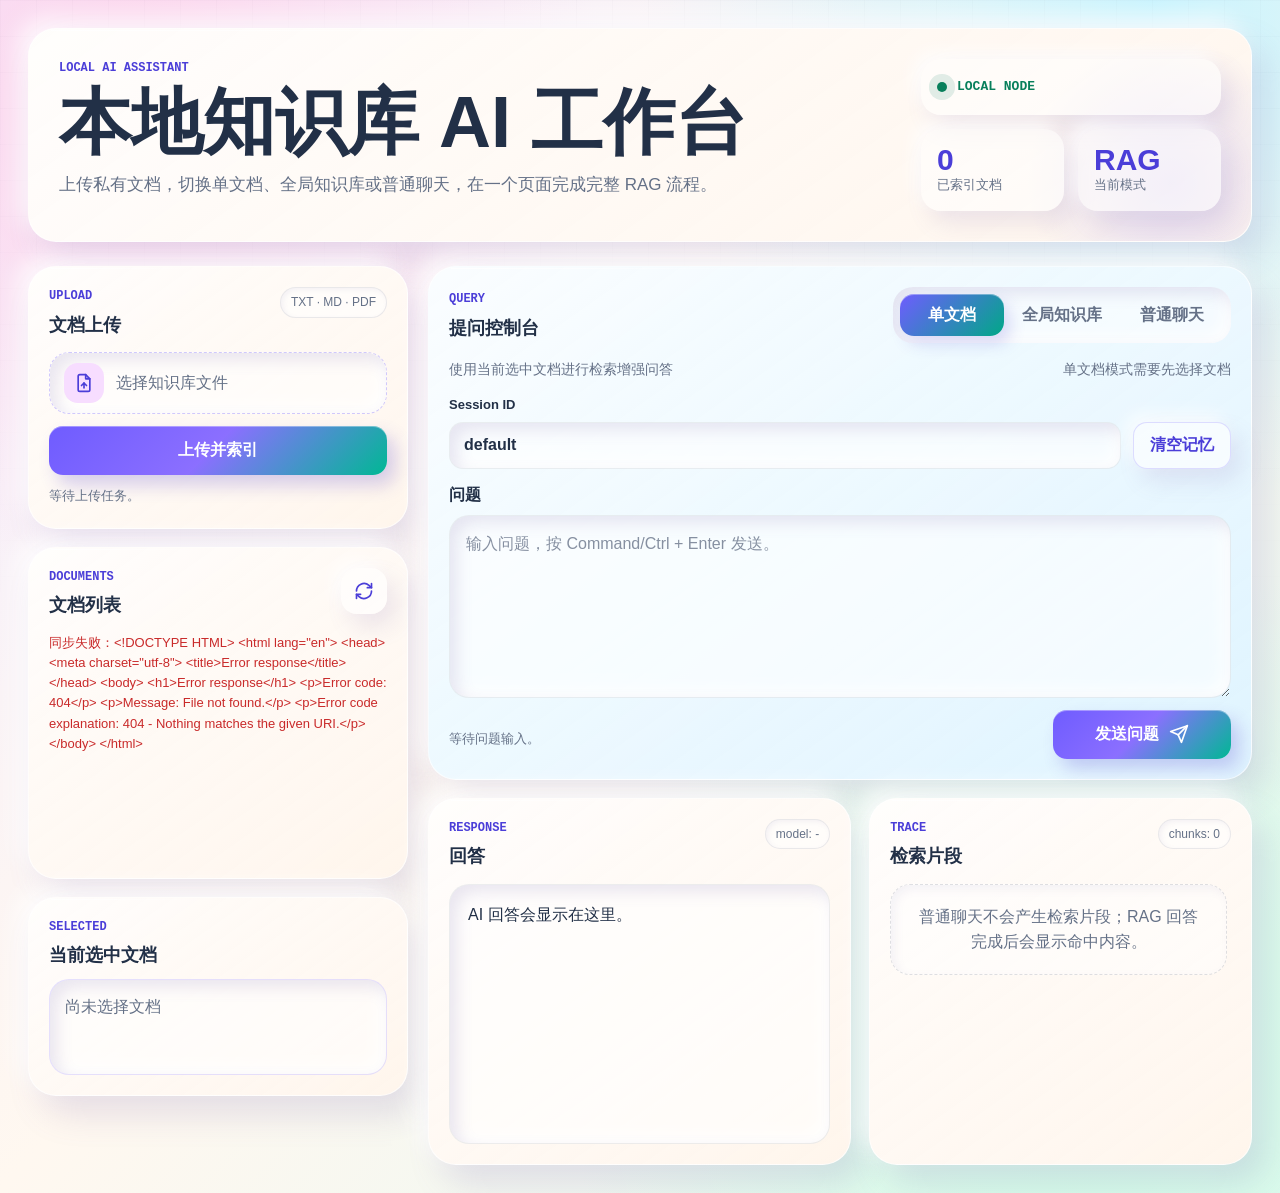
==== src/main/resources/static/index.html @ 58d72cb5 "Add in-memory conversation memory" ====
<!doctype html>
<html lang="zh-CN">
<head>
  <meta charset="UTF-8">
  <meta name="viewport" content="width=device-width, initial-scale=1.0">
  <title>Local AI Assistant</title>
  <link rel="stylesheet" href="./style.css">
</head>
<body>
  <a class="skip-link" href="#mainWorkspace">跳到主要内容</a>
  <div class="shell">
    <header class="hero clay-card">
      <div class="hero-copy">
        <p class="eyebrow">Local AI Assistant</p>
        <h1>本地知识库 AI 工作台</h1>
        <p class="subtitle">上传私有文档，切换单文档、全局知识库或普通聊天，在一个页面完成完整 RAG 流程。</p>
      </div>
      <div class="hero-metrics" aria-label="系统状态">
        <div class="metric-pill">
          <span class="metric-dot"></span>
          <span>LOCAL NODE</span>
        </div>
        <div class="metric">
          <strong id="documentCountText">0</strong>
          <span>已索引文档</span>
        </div>
        <div class="metric">
          <strong id="currentModeText">RAG</strong>
          <span>当前模式</span>
        </div>
      </div>
    </header>

    <main id="mainWorkspace" class="workspace-grid">
      <aside class="side-column" aria-label="知识库管理">
        <section class="clay-card upload-card">
          <div class="section-heading">
            <div>
              <p class="eyebrow">UPLOAD</p>
              <h2>文档上传</h2>
            </div>
            <span class="tag">TXT · MD · PDF</span>
          </div>

          <label class="file-picker">
            <input id="fileInput" type="file" accept=".txt,.md,.pdf,text/plain,text/markdown,application/pdf">
            <span class="file-icon" aria-hidden="true">
              <svg viewBox="0 0 24 24" role="img">
                <path d="M14 2H7a2 2 0 0 0-2 2v16a2 2 0 0 0 2 2h10a2 2 0 0 0 2-2V7Z"></path>
                <path d="M14 2v5h5"></path>
                <path d="M12 18v-6"></path>
                <path d="m9 15 3-3 3 3"></path>
              </svg>
            </span>
            <span id="fileNameText">选择知识库文件</span>
          </label>

          <button id="uploadBtn" class="primary-button" type="button">上传并索引</button>
          <div id="uploadStatus" class="status" aria-live="polite">等待上传任务。</div>
          <div id="uploadResult" class="mini-result hidden"></div>
        </section>

        <section class="clay-card documents-card">
          <div class="section-heading">
            <div>
              <p class="eyebrow">DOCUMENTS</p>
              <h2>文档列表</h2>
            </div>
            <button id="refreshDocumentsBtn" class="icon-button" type="button" aria-label="刷新文档列表" title="刷新文档列表">
              <svg viewBox="0 0 24 24" aria-hidden="true">
                <path d="M21 12a9 9 0 0 1-15 6.7L3 16"></path>
                <path d="M3 21v-5h5"></path>
                <path d="M3 12a9 9 0 0 1 15-6.7L21 8"></path>
                <path d="M21 3v5h-5"></path>
              </svg>
            </button>
          </div>

          <div id="documentStatus" class="status" aria-live="polite">正在同步文档列表...</div>
          <div id="documentList" class="document-list" aria-label="已上传文档"></div>
        </section>

        <section class="clay-card selected-card">
          <div class="section-heading compact">
            <div>
              <p class="eyebrow">SELECTED</p>
              <h2>当前选中文档</h2>
            </div>
          </div>
          <div id="selectedDocumentCard" class="selected-document empty">尚未选择文档</div>
        </section>
      </aside>

      <section class="main-column">
        <section class="clay-card query-card">
          <div class="query-header">
            <div>
              <p class="eyebrow">QUERY</p>
              <h2>提问控制台</h2>
            </div>
            <div class="mode-switch" role="tablist" aria-label="问答模式">
              <button id="singleModeBtn" class="mode-button active" type="button" role="tab" aria-selected="true">单文档</button>
              <button id="globalModeBtn" class="mode-button" type="button" role="tab" aria-selected="false">全局知识库</button>
              <button id="chatModeBtn" class="mode-button" type="button" role="tab" aria-selected="false">普通聊天</button>
            </div>
          </div>

          <div class="query-context">
            <span id="modeDescription">使用当前选中文档进行检索增强问答</span>
            <span id="activeDocumentText">未选择文档</span>
          </div>

          <div class="memory-row">
            <label class="session-field" for="sessionIdInput">
              <span>Session ID</span>
              <input id="sessionIdInput" type="text" value="default" placeholder="default">
            </label>
            <button id="clearMemoryBtn" class="secondary-button" type="button">清空记忆</button>
          </div>

          <label class="field-label" for="questionInput">问题</label>
          <textarea id="questionInput" rows="6" placeholder="输入问题，按 Command/Ctrl + Enter 发送。"></textarea>

          <div class="query-actions">
            <div id="askStatus" class="status" aria-live="polite">等待问题输入。</div>
            <button id="askBtn" class="primary-button send-button" type="button">
              <span>发送问题</span>
              <svg viewBox="0 0 24 24" aria-hidden="true">
                <path d="m22 2-7 20-4-9-9-4Z"></path>
                <path d="M22 2 11 13"></path>
              </svg>
            </button>
          </div>
        </section>

        <section class="response-grid">
          <article class="clay-card answer-card">
            <div class="section-heading">
              <div>
                <p class="eyebrow">RESPONSE</p>
                <h2>回答</h2>
              </div>
              <span id="modelText" class="tag">model: -</span>
            </div>
            <div id="answerBox" class="answer-box empty">AI 回答会显示在这里。</div>
          </article>

          <article class="clay-card trace-card">
            <div class="section-heading">
              <div>
                <p class="eyebrow">TRACE</p>
                <h2>检索片段</h2>
              </div>
              <span id="chunkCountText" class="tag">chunks: 0</span>
            </div>
            <div id="chunksList" class="chunks-list">
              <div class="empty-state">普通聊天不会产生检索片段；RAG 回答完成后会显示命中内容。</div>
            </div>
          </article>
        </section>
      </section>
    </main>
  </div>

  <script src="./app.js"></script>
</body>
</html>
---- src/main/resources/static/style.css ----
:root {
  --bg: #f3ecff;
  --bg-2: #e4f7f1;
  --surface: #fff7ee;
  --surface-strong: #ffffff;
  --surface-tint: #f7ddff;
  --surface-cool: #dff4ff;
  --text: #223047;
  --muted: #657187;
  --line: rgba(72, 87, 112, 0.16);
  --primary: #6f5cff;
  --primary-strong: #4b3ed8;
  --secondary: #00a887;
  --warning: #cc7a00;
  --success: #087f5b;
  --error: #c92a2a;
  --shadow-deep: 14px 18px 34px rgba(119, 98, 171, 0.18), -10px -10px 24px rgba(255, 255, 255, 0.84);
  --shadow-soft: 9px 12px 24px rgba(119, 98, 171, 0.14), -7px -7px 18px rgba(255, 255, 255, 0.78);
  --shadow-pressed: inset 7px 7px 16px rgba(119, 98, 171, 0.16), inset -7px -7px 16px rgba(255, 255, 255, 0.82);
  --radius-lg: 28px;
  --radius-md: 20px;
  --radius-sm: 14px;
}

* {
  box-sizing: border-box;
}

html {
  scroll-behavior: smooth;
}

body {
  min-height: 100vh;
  margin: 0;
  color: var(--text);
  background:
    radial-gradient(circle at 10% 8%, rgba(255, 207, 232, 0.86), transparent 30%),
    radial-gradient(circle at 90% 0%, rgba(196, 243, 255, 0.92), transparent 31%),
    radial-gradient(circle at 84% 88%, rgba(205, 255, 229, 0.88), transparent 34%),
    linear-gradient(135deg, var(--bg) 0%, #fff8f0 48%, var(--bg-2) 100%);
  font-family: ui-sans-serif, -apple-system, BlinkMacSystemFont, "Segoe UI", "PingFang SC", "Microsoft YaHei", sans-serif;
  font-size: 16px;
  line-height: 1.55;
}

body::before {
  position: fixed;
  inset: 0;
  pointer-events: none;
  content: "";
  background-image:
    linear-gradient(rgba(72, 87, 112, 0.045) 1px, transparent 1px),
    linear-gradient(90deg, rgba(72, 87, 112, 0.045) 1px, transparent 1px);
  background-size: 36px 36px;
  mask-image: linear-gradient(to bottom, rgba(0, 0, 0, 0.52), transparent 72%);
}

button,
input,
textarea {
  font: inherit;
}

button {
  border: 0;
}

button:disabled {
  cursor: not-allowed;
  opacity: 0.55;
}

button,
.file-picker {
  touch-action: manipulation;
}

h1,
h2,
p {
  margin-top: 0;
}

h1 {
  max-width: 760px;
  margin-bottom: 14px;
  font-size: clamp(36px, 6vw, 72px);
  line-height: 1;
  letter-spacing: 0;
}

h2 {
  margin-bottom: 0;
  font-size: 18px;
  line-height: 1.25;
  letter-spacing: 0;
}

code {
  display: inline-block;
  max-width: 100%;
  overflow-wrap: anywhere;
  color: #4737c8;
  font-family: ui-monospace, SFMono-Regular, Menlo, Consolas, monospace;
  font-size: 12px;
}

svg {
  width: 20px;
  height: 20px;
  fill: none;
  stroke: currentColor;
  stroke-linecap: round;
  stroke-linejoin: round;
  stroke-width: 2;
}

.skip-link {
  position: fixed;
  top: 12px;
  left: 12px;
  z-index: 20;
  transform: translateY(-140%);
  padding: 10px 14px;
  color: #ffffff;
  border-radius: 12px;
  background: var(--primary-strong);
  transition: transform 180ms ease;
}

.skip-link:focus {
  transform: translateY(0);
}

.shell {
  position: relative;
  z-index: 1;
  width: min(1480px, 100%);
  min-height: 100vh;
  margin: 0 auto;
  padding: 28px;
}

.clay-card {
  position: relative;
  border: 1px solid rgba(255, 255, 255, 0.72);
  border-radius: var(--radius-lg);
  background:
    linear-gradient(145deg, rgba(255, 255, 255, 0.82), rgba(255, 245, 236, 0.72)),
    var(--surface);
  box-shadow: var(--shadow-deep);
}

.clay-card::after {
  position: absolute;
  inset: 1px auto auto 22px;
  width: 42%;
  height: 1px;
  content: "";
  background: linear-gradient(90deg, rgba(255, 255, 255, 0.9), transparent);
}

.hero {
  display: flex;
  align-items: stretch;
  justify-content: space-between;
  gap: 24px;
  margin-bottom: 24px;
  padding: 30px;
  overflow: hidden;
}

.hero::before {
  position: absolute;
  right: -70px;
  bottom: -92px;
  width: 300px;
  height: 300px;
  content: "";
  border-radius: 999px;
  background: radial-gradient(circle, rgba(111, 92, 255, 0.18), transparent 68%);
}

.hero-copy,
.hero-metrics {
  position: relative;
  z-index: 1;
}

.eyebrow {
  margin-bottom: 8px;
  color: var(--primary-strong);
  font-family: ui-monospace, SFMono-Regular, Menlo, Consolas, monospace;
  font-size: 12px;
  font-weight: 700;
  letter-spacing: 0;
  text-transform: uppercase;
}

.subtitle {
  max-width: 720px;
  margin-bottom: 0;
  color: var(--muted);
  font-size: 17px;
}

.hero-metrics {
  display: grid;
  grid-template-columns: repeat(2, minmax(120px, 1fr));
  gap: 14px;
  min-width: 300px;
}

.metric-pill,
.metric {
  display: grid;
  align-content: center;
  min-height: 82px;
  padding: 14px 16px;
  border-radius: var(--radius-md);
  background: rgba(255, 255, 255, 0.58);
  box-shadow: var(--shadow-soft);
}

.metric-pill {
  grid-column: 1 / -1;
  display: flex;
  align-items: center;
  gap: 10px;
  min-height: 56px;
  color: var(--success);
  font-family: ui-monospace, SFMono-Regular, Menlo, Consolas, monospace;
  font-size: 13px;
  font-weight: 700;
}

.metric-dot {
  width: 10px;
  height: 10px;
  border-radius: 999px;
  background: var(--success);
  box-shadow: 0 0 0 8px rgba(8, 127, 91, 0.12);
}

.metric strong {
  color: var(--primary-strong);
  font-size: 30px;
  line-height: 1;
}

.metric span {
  color: var(--muted);
  font-size: 13px;
}

.workspace-grid {
  display: grid;
  grid-template-columns: 380px minmax(0, 1fr);
  gap: 20px;
  align-items: start;
}

.side-column,
.main-column,
.response-grid {
  display: grid;
  gap: 18px;
  min-width: 0;
}

.upload-card,
.documents-card,
.selected-card,
.query-card,
.answer-card,
.trace-card {
  padding: 20px;
}

.section-heading,
.query-header {
  display: flex;
  align-items: flex-start;
  justify-content: space-between;
  gap: 14px;
  margin-bottom: 16px;
}

.section-heading.compact {
  margin-bottom: 12px;
}

.tag {
  display: inline-flex;
  align-items: center;
  min-height: 30px;
  padding: 5px 10px;
  color: var(--muted);
  border: 1px solid rgba(72, 87, 112, 0.12);
  border-radius: 999px;
  background: rgba(255, 255, 255, 0.52);
  box-shadow: inset 2px 2px 5px rgba(119, 98, 171, 0.08);
  font-size: 12px;
  white-space: nowrap;
}

.file-picker {
  display: flex;
  align-items: center;
  gap: 12px;
  min-height: 58px;
  margin-bottom: 12px;
  padding: 10px 14px;
  color: var(--muted);
  border: 1px dashed rgba(111, 92, 255, 0.32);
  border-radius: var(--radius-md);
  background: rgba(255, 255, 255, 0.52);
  box-shadow: var(--shadow-pressed);
  cursor: pointer;
  transition: color 180ms ease, border-color 180ms ease, transform 180ms ease;
}

.file-picker:hover {
  color: var(--text);
  border-color: var(--primary);
  transform: translateY(-1px);
}

.file-picker input {
  position: absolute;
  width: 1px;
  height: 1px;
  opacity: 0;
}

.file-icon {
  display: inline-grid;
  place-items: center;
  flex: 0 0 auto;
  width: 40px;
  height: 40px;
  color: var(--primary-strong);
  border-radius: 14px;
  background: var(--surface-tint);
}

.primary-button,
.secondary-button,
.icon-button,
.mode-button,
.document-item {
  cursor: pointer;
  transition: transform 180ms ease, box-shadow 180ms ease, background 180ms ease, color 180ms ease, border-color 180ms ease;
}

.primary-button {
  display: inline-flex;
  align-items: center;
  justify-content: center;
  gap: 10px;
  min-height: 48px;
  width: 100%;
  padding: 12px 18px;
  color: #ffffff;
  border-radius: var(--radius-sm);
  background: linear-gradient(135deg, var(--primary), #8b6fff 48%, #00b894);
  box-shadow: 8px 10px 18px rgba(79, 63, 204, 0.24), inset 0 1px 0 rgba(255, 255, 255, 0.35);
  font-weight: 800;
}

.primary-button:hover:not(:disabled),
.secondary-button:hover:not(:disabled),
.icon-button:hover:not(:disabled),
.mode-button:hover:not(:disabled),
.document-item:hover {
  transform: translateY(-2px);
}

.primary-button:active:not(:disabled),
.secondary-button:active:not(:disabled),
.icon-button:active:not(:disabled),
.mode-button:active:not(:disabled),
.document-item:active {
  transform: translateY(0) scale(0.99);
}

.secondary-button {
  display: inline-flex;
  align-items: center;
  justify-content: center;
  min-height: 44px;
  padding: 10px 16px;
  color: var(--primary-strong);
  border: 1px solid rgba(111, 92, 255, 0.2);
  border-radius: var(--radius-sm);
  background: rgba(255, 255, 255, 0.64);
  box-shadow: var(--shadow-soft);
  font-weight: 800;
  white-space: nowrap;
}

.icon-button {
  display: inline-grid;
  place-items: center;
  flex: 0 0 auto;
  width: 46px;
  height: 46px;
  color: var(--primary-strong);
  border-radius: 16px;
  background: rgba(255, 255, 255, 0.64);
  box-shadow: var(--shadow-soft);
}

.mode-switch {
  display: inline-grid;
  grid-template-columns: repeat(3, minmax(92px, 1fr));
  gap: 6px;
  padding: 7px;
  border-radius: var(--radius-md);
  background: rgba(255, 255, 255, 0.5);
  box-shadow: var(--shadow-pressed);
}

.mode-button {
  min-height: 42px;
  padding: 8px 12px;
  color: var(--muted);
  border-radius: 14px;
  background: transparent;
  font-weight: 700;
}

.mode-button.active {
  color: #ffffff;
  background: linear-gradient(135deg, var(--primary), #00a887);
  box-shadow: 6px 8px 16px rgba(79, 63, 204, 0.18), inset 0 1px 0 rgba(255, 255, 255, 0.35);
}

.status {
  min-height: 22px;
  margin-top: 11px;
  color: var(--muted);
  font-size: 13px;
}

.status.loading {
  color: var(--primary-strong);
}

.status.success {
  color: var(--success);
}

.status.error {
  color: var(--error);
}

.mini-result {
  display: grid;
  gap: 5px;
  margin-top: 12px;
  padding: 12px;
  color: var(--muted);
  border: 1px solid rgba(8, 127, 91, 0.16);
  border-radius: var(--radius-sm);
  background: rgba(220, 255, 238, 0.64);
  box-shadow: inset 3px 3px 8px rgba(8, 127, 91, 0.08);
  font-size: 13px;
}

.mini-result strong {
  color: var(--success);
}

.hidden {
  display: none;
}

.documents-card {
  min-height: 332px;
}

.document-list {
  display: grid;
  gap: 11px;
  max-height: 454px;
  overflow: auto;
  padding: 4px 4px 4px 0;
}

.document-item {
  display: grid;
  gap: 6px;
  width: 100%;
  min-height: 112px;
  padding: 14px;
  color: var(--text);
  text-align: left;
  border: 1px solid rgba(72, 87, 112, 0.1);
  border-radius: var(--radius-md);
  background: rgba(255, 255, 255, 0.56);
  box-shadow: var(--shadow-soft);
}

.document-item.selected {
  border-color: rgba(111, 92, 255, 0.28);
  background: linear-gradient(145deg, rgba(245, 226, 255, 0.86), rgba(224, 249, 255, 0.76));
}

.doc-name {
  overflow: hidden;
  font-weight: 800;
  text-overflow: ellipsis;
  white-space: nowrap;
}

.doc-meta,
.doc-time {
  display: flex;
  gap: 10px;
  color: var(--muted);
  font-size: 12px;
}

.doc-id {
  overflow: hidden;
  text-overflow: ellipsis;
  white-space: nowrap;
}

.selected-document {
  display: grid;
  gap: 7px;
  min-height: 96px;
  padding: 15px;
  border: 1px solid rgba(111, 92, 255, 0.18);
  border-radius: var(--radius-md);
  background: rgba(255, 255, 255, 0.54);
  box-shadow: var(--shadow-pressed);
}

.selected-document strong {
  overflow-wrap: anywhere;
}

.selected-document span {
  color: var(--muted);
  font-size: 13px;
}

.empty,
.empty-state {
  color: var(--muted);
}

.empty-state {
  padding: 20px;
  text-align: center;
  border: 1px dashed rgba(72, 87, 112, 0.18);
  border-radius: var(--radius-md);
  background: rgba(255, 255, 255, 0.48);
  box-shadow: inset 4px 4px 10px rgba(119, 98, 171, 0.08);
}

.query-card {
  background:
    linear-gradient(145deg, rgba(255, 255, 255, 0.86), rgba(223, 244, 255, 0.7)),
    var(--surface-cool);
}

.query-header {
  align-items: center;
}

.query-context {
  display: flex;
  justify-content: space-between;
  gap: 12px;
  margin-bottom: 14px;
  color: var(--muted);
  font-size: 14px;
}

.field-label {
  display: inline-block;
  margin-bottom: 8px;
  color: var(--text);
  font-weight: 800;
}

.memory-row {
  display: grid;
  grid-template-columns: minmax(0, 1fr) auto;
  gap: 12px;
  align-items: end;
  margin-bottom: 14px;
}

.session-field {
  display: grid;
  gap: 7px;
  color: var(--text);
  font-weight: 800;
}

.session-field span {
  font-size: 13px;
}

.session-field input {
  width: 100%;
  min-height: 44px;
  padding: 10px 14px;
  color: var(--text);
  border: 1px solid rgba(72, 87, 112, 0.1);
  border-radius: var(--radius-sm);
  outline: none;
  background: rgba(255, 255, 255, 0.58);
  box-shadow: var(--shadow-pressed);
}

.session-field input:focus {
  border-color: rgba(111, 92, 255, 0.45);
  box-shadow: 0 0 0 4px rgba(111, 92, 255, 0.12), var(--shadow-pressed);
}

textarea {
  width: 100%;
  min-height: 168px;
  resize: vertical;
  padding: 16px;
  color: var(--text);
  border: 1px solid rgba(72, 87, 112, 0.1);
  border-radius: var(--radius-md);
  outline: none;
  background: rgba(255, 255, 255, 0.58);
  box-shadow: var(--shadow-pressed);
}

textarea::placeholder {
  color: rgba(101, 113, 135, 0.78);
}

textarea:focus {
  border-color: rgba(111, 92, 255, 0.45);
  box-shadow: 0 0 0 4px rgba(111, 92, 255, 0.12), var(--shadow-pressed);
}

.query-actions {
  display: grid;
  grid-template-columns: minmax(0, 1fr) 178px;
  gap: 14px;
  align-items: center;
  margin-top: 4px;
}

.send-button {
  width: auto;
}

.response-grid {
  grid-template-columns: minmax(0, 1.05fr) minmax(320px, 0.95fr);
}

.answer-box {
  min-height: 260px;
  max-height: 480px;
  overflow: auto;
  padding: 18px;
  color: var(--text);
  border: 1px solid rgba(72, 87, 112, 0.1);
  border-radius: var(--radius-md);
  background: rgba(255, 255, 255, 0.58);
  box-shadow: var(--shadow-pressed);
  white-space: pre-wrap;
}

.chunks-list {
  display: grid;
  gap: 12px;
  max-height: 480px;
  overflow: auto;
  padding-right: 4px;
}

.chunk-card {
  display: grid;
  gap: 9px;
  min-height: 148px;
  padding: 14px;
  border: 1px solid rgba(72, 87, 112, 0.1);
  border-radius: var(--radius-md);
  background: rgba(255, 255, 255, 0.58);
  box-shadow: var(--shadow-soft);
  transition: transform 180ms ease, box-shadow 180ms ease, border-color 180ms ease;
}

.chunk-card:hover {
  transform: translateY(-2px);
  border-color: rgba(0, 168, 135, 0.25);
}

.chunk-topline,
.chunk-meta {
  display: flex;
  justify-content: space-between;
  gap: 10px;
}

.chunk-topline strong {
  overflow: hidden;
  font-size: 14px;
  text-overflow: ellipsis;
  white-space: nowrap;
}

.chunk-topline span {
  color: var(--secondary);
  font-family: ui-monospace, SFMono-Regular, Menlo, Consolas, monospace;
  font-weight: 800;
}

.chunk-card p {
  display: -webkit-box;
  overflow: hidden;
  margin-bottom: 0;
  color: var(--muted);
  font-size: 13px;
  -webkit-box-orient: vertical;
  -webkit-line-clamp: 5;
}

.chunk-meta {
  align-items: center;
  color: var(--muted);
  font-size: 12px;
}

button:focus-visible,
input:focus-visible,
textarea:focus-visible,
.file-picker:focus-within {
  outline: 3px solid rgba(75, 62, 216, 0.34);
  outline-offset: 3px;
}

@media (prefers-reduced-motion: reduce) {
  *,
  *::before,
  *::after {
    scroll-behavior: auto !important;
    transition-duration: 0.01ms !important;
    animation-duration: 0.01ms !important;
    animation-iteration-count: 1 !important;
  }
}

@media (max-width: 1120px) {
  .workspace-grid,
  .response-grid {
    grid-template-columns: 1fr;
  }

  .side-column {
    grid-template-columns: repeat(2, minmax(0, 1fr));
  }

  .selected-card {
    grid-column: 1 / -1;
  }
}

@media (max-width: 820px) {
  .shell {
    padding: 18px;
  }

  .hero,
  .section-heading,
  .query-header,
  .query-context {
    flex-direction: column;
    align-items: stretch;
  }

  .hero-metrics,
  .side-column,
  .memory-row,
  .query-actions {
    grid-template-columns: 1fr;
  }

  .hero-metrics {
    min-width: 0;
  }

  .mode-switch {
    grid-template-columns: 1fr;
  }

  .send-button {
    width: 100%;
  }
}

@media (max-width: 520px) {
  .shell {
    padding: 12px;
  }

  .hero,
  .upload-card,
  .documents-card,
  .selected-card,
  .query-card,
  .answer-card,
  .trace-card {
    padding: 16px;
    border-radius: 22px;
  }

  h1 {
    font-size: 36px;
  }

  .document-list {
    max-height: 360px;
  }
}
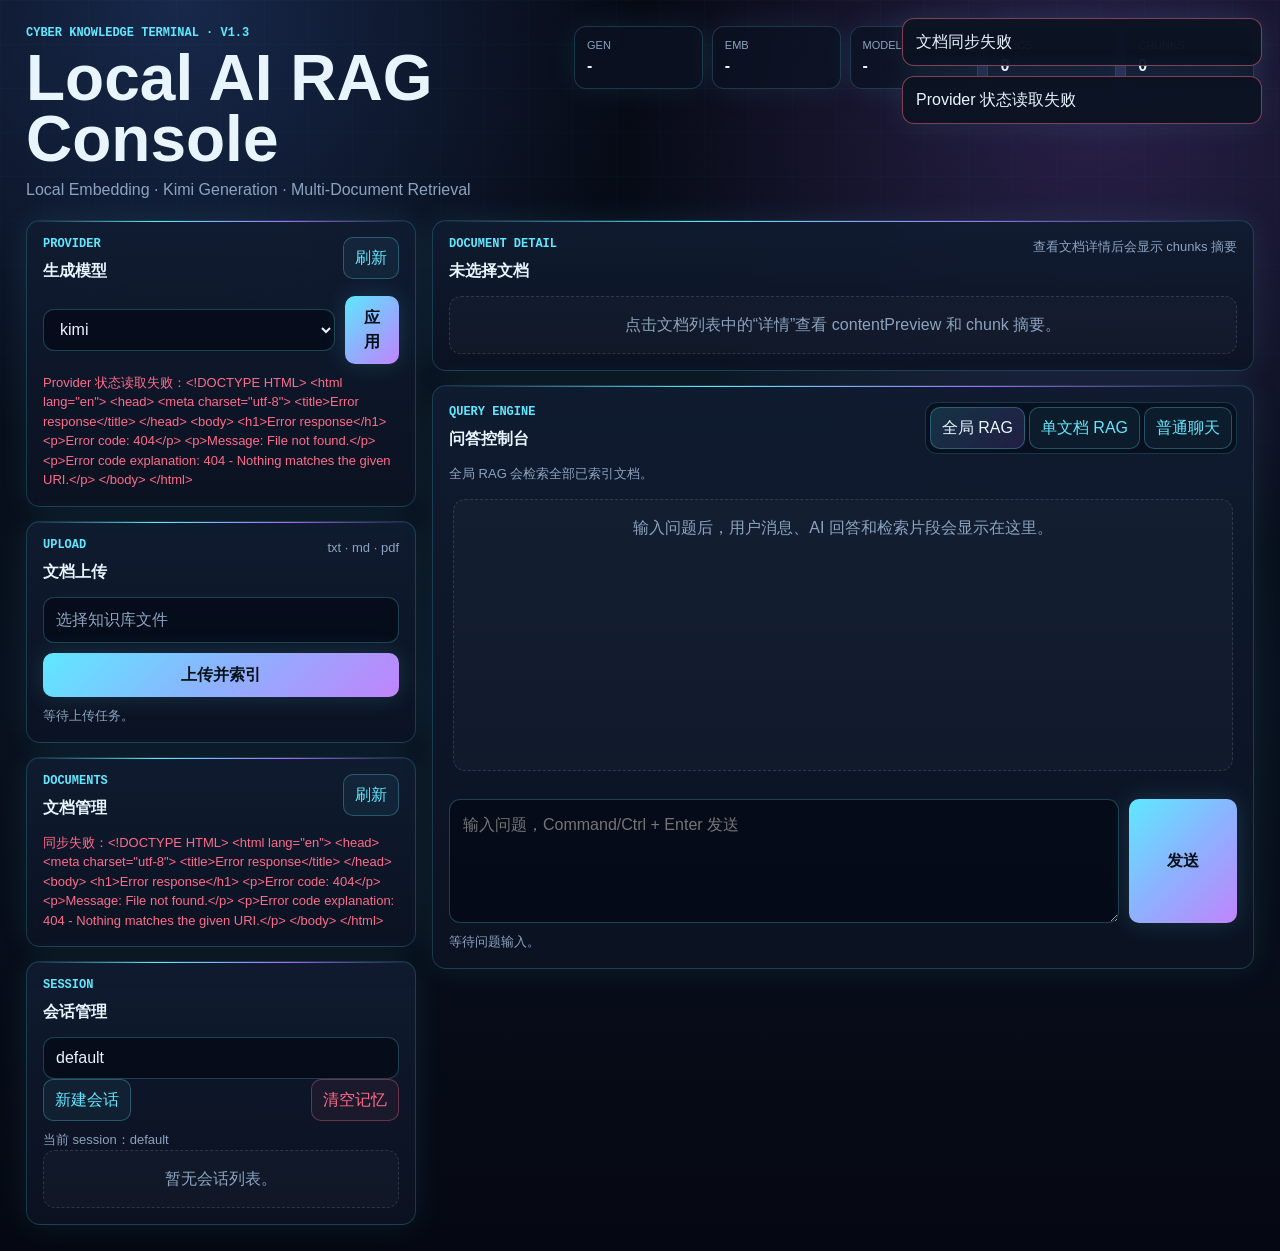
==== commit 40c67e0e: "feat: add v1.3 productized RAG console" ====
--- a/src/main/resources/static/index.html
+++ b/src/main/resources/static/index.html
@@ -3,160 +3,126 @@
 <head>
   <meta charset="UTF-8">
   <meta name="viewport" content="width=device-width, initial-scale=1.0">
-  <title>Local AI Assistant</title>
+  <title>Local AI RAG Console</title>
   <link rel="stylesheet" href="./style.css">
 </head>
 <body>
-  <a class="skip-link" href="#mainWorkspace">跳到主要内容</a>
+  <div id="toastHost" class="toast-host" aria-live="polite"></div>
   <div class="shell">
-    <header class="hero clay-card">
-      <div class="hero-copy">
-        <p class="eyebrow">Local AI Assistant</p>
-        <h1>本地知识库 AI 工作台</h1>
-        <p class="subtitle">上传私有文档，切换单文档、全局知识库或普通聊天，在一个页面完成完整 RAG 流程。</p>
+    <header class="topbar">
+      <div>
+        <p class="eyebrow">Cyber Knowledge Terminal · v1.3</p>
+        <h1>Local AI RAG Console</h1>
+        <p class="subtitle">Local Embedding · Kimi Generation · Multi-Document Retrieval</p>
       </div>
-      <div class="hero-metrics" aria-label="系统状态">
-        <div class="metric-pill">
-          <span class="metric-dot"></span>
-          <span>LOCAL NODE</span>
-        </div>
-        <div class="metric">
-          <strong id="documentCountText">0</strong>
-          <span>已索引文档</span>
-        </div>
-        <div class="metric">
-          <strong id="currentModeText">RAG</strong>
-          <span>当前模式</span>
-        </div>
+      <div class="status-strip">
+        <div class="status-chip"><span>GEN</span><strong id="generationProviderText">-</strong></div>
+        <div class="status-chip"><span>EMB</span><strong id="embeddingProviderText">-</strong></div>
+        <div class="status-chip"><span>MODEL</span><strong id="embeddingModelText">-</strong></div>
+        <div class="status-chip"><span>DOCS</span><strong id="documentCountText">0</strong></div>
+        <div class="status-chip"><span>CHUNKS</span><strong id="chunkTotalText">0</strong></div>
       </div>
     </header>
 
-    <main id="mainWorkspace" class="workspace-grid">
-      <aside class="side-column" aria-label="知识库管理">
-        <section class="clay-card upload-card">
-          <div class="section-heading">
+    <main class="console-grid">
+      <aside class="side-stack">
+        <section class="panel">
+          <div class="panel-heading">
             <div>
-              <p class="eyebrow">UPLOAD</p>
+              <p class="section-code">PROVIDER</p>
+              <h2>生成模型</h2>
+            </div>
+            <button id="refreshAllBtn" class="ghost-button" type="button">刷新</button>
+          </div>
+          <div class="provider-row">
+            <select id="providerSelect">
+              <option value="kimi">kimi</option>
+              <option value="ollama">ollama</option>
+            </select>
+            <button id="applyProviderBtn" class="primary-button" type="button">应用</button>
+          </div>
+          <div id="providerStatus" class="status">正在读取 provider 状态...</div>
+        </section>
+
+        <section class="panel">
+          <div class="panel-heading">
+            <div>
+              <p class="section-code">UPLOAD</p>
               <h2>文档上传</h2>
             </div>
-            <span class="tag">TXT · MD · PDF</span>
+            <span class="hint">txt · md · pdf</span>
           </div>
-
           <label class="file-picker">
             <input id="fileInput" type="file" accept=".txt,.md,.pdf,text/plain,text/markdown,application/pdf">
-            <span class="file-icon" aria-hidden="true">
-              <svg viewBox="0 0 24 24" role="img">
-                <path d="M14 2H7a2 2 0 0 0-2 2v16a2 2 0 0 0 2 2h10a2 2 0 0 0 2-2V7Z"></path>
-                <path d="M14 2v5h5"></path>
-                <path d="M12 18v-6"></path>
-                <path d="m9 15 3-3 3 3"></path>
-              </svg>
-            </span>
             <span id="fileNameText">选择知识库文件</span>
           </label>
-
-          <button id="uploadBtn" class="primary-button" type="button">上传并索引</button>
-          <div id="uploadStatus" class="status" aria-live="polite">等待上传任务。</div>
-          <div id="uploadResult" class="mini-result hidden"></div>
+          <button id="uploadBtn" class="primary-button wide" type="button">上传并索引</button>
+          <div id="uploadStatus" class="status">等待上传任务。</div>
         </section>
 
-        <section class="clay-card documents-card">
-          <div class="section-heading">
+        <section class="panel documents-panel">
+          <div class="panel-heading">
             <div>
-              <p class="eyebrow">DOCUMENTS</p>
-              <h2>文档列表</h2>
+              <p class="section-code">DOCUMENTS</p>
+              <h2>文档管理</h2>
             </div>
-            <button id="refreshDocumentsBtn" class="icon-button" type="button" aria-label="刷新文档列表" title="刷新文档列表">
-              <svg viewBox="0 0 24 24" aria-hidden="true">
-                <path d="M21 12a9 9 0 0 1-15 6.7L3 16"></path>
-                <path d="M3 21v-5h5"></path>
-                <path d="M3 12a9 9 0 0 1 15-6.7L21 8"></path>
-                <path d="M21 3v5h-5"></path>
-              </svg>
-            </button>
+            <button id="refreshDocumentsBtn" class="ghost-button" type="button">刷新</button>
           </div>
-
-          <div id="documentStatus" class="status" aria-live="polite">正在同步文档列表...</div>
-          <div id="documentList" class="document-list" aria-label="已上传文档"></div>
+          <div id="documentStatus" class="status">正在同步文档...</div>
+          <div id="documentList" class="document-list"></div>
         </section>
 
-        <section class="clay-card selected-card">
-          <div class="section-heading compact">
+        <section class="panel">
+          <div class="panel-heading">
             <div>
-              <p class="eyebrow">SELECTED</p>
-              <h2>当前选中文档</h2>
+              <p class="section-code">SESSION</p>
+              <h2>会话管理</h2>
             </div>
           </div>
-          <div id="selectedDocumentCard" class="selected-document empty">尚未选择文档</div>
+          <input id="sessionIdInput" class="text-input" type="text" value="default" placeholder="sessionId">
+          <div class="button-row">
+            <button id="newSessionBtn" class="ghost-button" type="button">新建会话</button>
+            <button id="clearMemoryBtn" class="ghost-button danger" type="button">清空记忆</button>
+          </div>
+          <div id="sessionStatus" class="status">当前 session：default</div>
+          <div id="sessionList" class="session-list"></div>
         </section>
       </aside>
 
-      <section class="main-column">
-        <section class="clay-card query-card">
-          <div class="query-header">
+      <section class="workspace">
+        <section class="panel detail-panel">
+          <div class="panel-heading">
             <div>
-              <p class="eyebrow">QUERY</p>
-              <h2>提问控制台</h2>
+              <p class="section-code">DOCUMENT DETAIL</p>
+              <h2 id="detailTitle">未选择文档</h2>
+            </div>
+            <span id="detailMeta" class="hint">查看文档详情后会显示 chunks 摘要</span>
+          </div>
+          <div id="documentDetail" class="detail-box empty-state">点击文档列表中的“详情”查看 contentPreview 和 chunk 摘要。</div>
+        </section>
+
+        <section class="panel chat-panel">
+          <div class="chat-header">
+            <div>
+              <p class="section-code">QUERY ENGINE</p>
+              <h2>问答控制台</h2>
             </div>
             <div class="mode-switch" role="tablist" aria-label="问答模式">
-              <button id="singleModeBtn" class="mode-button active" type="button" role="tab" aria-selected="true">单文档</button>
-              <button id="globalModeBtn" class="mode-button" type="button" role="tab" aria-selected="false">全局知识库</button>
-              <button id="chatModeBtn" class="mode-button" type="button" role="tab" aria-selected="false">普通聊天</button>
+              <button id="globalModeBtn" class="mode-button active" type="button">全局 RAG</button>
+              <button id="singleModeBtn" class="mode-button" type="button">单文档 RAG</button>
+              <button id="chatModeBtn" class="mode-button" type="button">普通聊天</button>
             </div>
           </div>
-
-          <div class="query-context">
-            <span id="modeDescription">使用当前选中文档进行检索增强问答</span>
-            <span id="activeDocumentText">未选择文档</span>
+          <div id="activeContextText" class="context-line">全局 RAG 会检索全部已索引文档。</div>
+          <div id="messageList" class="message-list">
+            <div class="empty-state">输入问题后，用户消息、AI 回答和检索片段会显示在这里。</div>
           </div>
-
-          <div class="memory-row">
-            <label class="session-field" for="sessionIdInput">
-              <span>Session ID</span>
-              <input id="sessionIdInput" type="text" value="default" placeholder="default">
-            </label>
-            <button id="clearMemoryBtn" class="secondary-button" type="button">清空记忆</button>
+          <div id="chunksList" class="chunks-list"></div>
+          <div class="composer">
+            <textarea id="questionInput" rows="4" placeholder="输入问题，Command/Ctrl + Enter 发送"></textarea>
+            <button id="askBtn" class="primary-button send-button" type="button">发送</button>
           </div>
-
-          <label class="field-label" for="questionInput">问题</label>
-          <textarea id="questionInput" rows="6" placeholder="输入问题，按 Command/Ctrl + Enter 发送。"></textarea>
-
-          <div class="query-actions">
-            <div id="askStatus" class="status" aria-live="polite">等待问题输入。</div>
-            <button id="askBtn" class="primary-button send-button" type="button">
-              <span>发送问题</span>
-              <svg viewBox="0 0 24 24" aria-hidden="true">
-                <path d="m22 2-7 20-4-9-9-4Z"></path>
-                <path d="M22 2 11 13"></path>
-              </svg>
-            </button>
-          </div>
-        </section>
-
-        <section class="response-grid">
-          <article class="clay-card answer-card">
-            <div class="section-heading">
-              <div>
-                <p class="eyebrow">RESPONSE</p>
-                <h2>回答</h2>
-              </div>
-              <span id="modelText" class="tag">model: -</span>
-            </div>
-            <div id="answerBox" class="answer-box empty">AI 回答会显示在这里。</div>
-          </article>
-
-          <article class="clay-card trace-card">
-            <div class="section-heading">
-              <div>
-                <p class="eyebrow">TRACE</p>
-                <h2>检索片段</h2>
-              </div>
-              <span id="chunkCountText" class="tag">chunks: 0</span>
-            </div>
-            <div id="chunksList" class="chunks-list">
-              <div class="empty-state">普通聊天不会产生检索片段；RAG 回答完成后会显示命中内容。</div>
-            </div>
-          </article>
+          <div id="askStatus" class="status">等待问题输入。</div>
         </section>
       </section>
     </main>
--- a/src/main/resources/static/style.css
+++ b/src/main/resources/static/style.css
@@ -1,47 +1,31 @@
 :root {
-  --bg: #f3ecff;
-  --bg-2: #e4f7f1;
-  --surface: #fff7ee;
-  --surface-strong: #ffffff;
-  --surface-tint: #f7ddff;
-  --surface-cool: #dff4ff;
-  --text: #223047;
-  --muted: #657187;
-  --line: rgba(72, 87, 112, 0.16);
-  --primary: #6f5cff;
-  --primary-strong: #4b3ed8;
-  --secondary: #00a887;
-  --warning: #cc7a00;
-  --success: #087f5b;
-  --error: #c92a2a;
-  --shadow-deep: 14px 18px 34px rgba(119, 98, 171, 0.18), -10px -10px 24px rgba(255, 255, 255, 0.84);
-  --shadow-soft: 9px 12px 24px rgba(119, 98, 171, 0.14), -7px -7px 18px rgba(255, 255, 255, 0.78);
-  --shadow-pressed: inset 7px 7px 16px rgba(119, 98, 171, 0.16), inset -7px -7px 16px rgba(255, 255, 255, 0.82);
-  --radius-lg: 28px;
-  --radius-md: 20px;
-  --radius-sm: 14px;
+  --bg: #060913;
+  --panel: rgba(12, 19, 35, 0.9);
+  --panel-2: rgba(16, 28, 49, 0.92);
+  --line: rgba(95, 232, 255, 0.18);
+  --line-strong: rgba(95, 232, 255, 0.42);
+  --text: #e8f5ff;
+  --muted: #8ca3c0;
+  --cyan: #5fe8ff;
+  --blue: #4f8dff;
+  --purple: #a66cff;
+  --success: #43f0a2;
+  --error: #ff6b8a;
+  --shadow: 0 0 32px rgba(95, 232, 255, 0.09);
 }
 
-* {
-  box-sizing: border-box;
-}
-
-html {
-  scroll-behavior: smooth;
-}
+* { box-sizing: border-box; }
 
 body {
+  margin: 0;
   min-height: 100vh;
-  margin: 0;
   color: var(--text);
   background:
-    radial-gradient(circle at 10% 8%, rgba(255, 207, 232, 0.86), transparent 30%),
-    radial-gradient(circle at 90% 0%, rgba(196, 243, 255, 0.92), transparent 31%),
-    radial-gradient(circle at 84% 88%, rgba(205, 255, 229, 0.88), transparent 34%),
-    linear-gradient(135deg, var(--bg) 0%, #fff8f0 48%, var(--bg-2) 100%);
+    radial-gradient(circle at 14% 0%, rgba(79, 141, 255, 0.24), transparent 28%),
+    radial-gradient(circle at 86% 8%, rgba(166, 108, 255, 0.22), transparent 30%),
+    linear-gradient(180deg, #060913, #09111f 55%, #050812);
   font-family: ui-sans-serif, -apple-system, BlinkMacSystemFont, "Segoe UI", "PingFang SC", "Microsoft YaHei", sans-serif;
-  font-size: 16px;
-  line-height: 1.55;
+  line-height: 1.5;
 }
 
 body::before {
@@ -50,781 +34,158 @@
   pointer-events: none;
   content: "";
   background-image:
-    linear-gradient(rgba(72, 87, 112, 0.045) 1px, transparent 1px),
-    linear-gradient(90deg, rgba(72, 87, 112, 0.045) 1px, transparent 1px);
-  background-size: 36px 36px;
-  mask-image: linear-gradient(to bottom, rgba(0, 0, 0, 0.52), transparent 72%);
+    linear-gradient(rgba(95, 232, 255, 0.035) 1px, transparent 1px),
+    linear-gradient(90deg, rgba(95, 232, 255, 0.035) 1px, transparent 1px);
+  background-size: 44px 44px;
+  mask-image: linear-gradient(to bottom, rgba(0, 0, 0, 0.6), transparent 80%);
 }
 
-button,
-input,
-textarea {
-  font: inherit;
+button, input, textarea, select { font: inherit; }
+button { border: 0; cursor: pointer; }
+button:disabled { cursor: not-allowed; opacity: 0.55; }
+h1, h2, p { margin-top: 0; }
+h1 { margin-bottom: 8px; font-size: clamp(34px, 5vw, 64px); line-height: 0.95; }
+h2 { margin-bottom: 0; font-size: 16px; }
+
+.shell { position: relative; z-index: 1; width: min(1500px, 100%); margin: 0 auto; padding: 26px; }
+.topbar { display: flex; justify-content: space-between; gap: 22px; align-items: flex-start; margin-bottom: 18px; }
+.eyebrow, .section-code { margin-bottom: 8px; color: var(--cyan); font: 700 12px ui-monospace, SFMono-Regular, Menlo, Consolas, monospace; text-transform: uppercase; }
+.subtitle { margin-bottom: 0; color: var(--muted); }
+
+.status-strip { display: grid; grid-template-columns: repeat(5, minmax(92px, 1fr)); gap: 9px; min-width: min(680px, 100%); }
+.status-chip {
+  padding: 10px 12px;
+  border: 1px solid var(--line);
+  border-radius: 12px;
+  background: rgba(12, 19, 35, 0.72);
+  box-shadow: var(--shadow);
+}
+.status-chip span { display: block; color: var(--muted); font-size: 11px; }
+.status-chip strong { display: block; overflow: hidden; color: var(--text); text-overflow: ellipsis; white-space: nowrap; }
+
+.console-grid { display: grid; grid-template-columns: 390px minmax(0, 1fr); gap: 16px; align-items: start; }
+.side-stack, .workspace { display: grid; gap: 14px; min-width: 0; }
+.panel {
+  position: relative;
+  overflow: hidden;
+  padding: 16px;
+  border: 1px solid var(--line);
+  border-radius: 14px;
+  background: linear-gradient(180deg, var(--panel-2), var(--panel));
+  box-shadow: var(--shadow);
+}
+.panel::before {
+  position: absolute;
+  inset: 0 0 auto;
+  height: 1px;
+  content: "";
+  background: linear-gradient(90deg, transparent, var(--cyan), var(--purple), transparent);
+}
+.panel-heading, .chat-header, .provider-row, .button-row, .composer { display: flex; gap: 10px; align-items: center; justify-content: space-between; }
+.panel-heading { align-items: flex-start; margin-bottom: 13px; }
+.hint, .status { color: var(--muted); font-size: 13px; }
+.status { min-height: 20px; margin-top: 9px; }
+.status.success { color: var(--success); }
+.status.error { color: var(--error); }
+.status.loading { color: var(--cyan); }
+
+.primary-button, .ghost-button, .mode-button, .document-main, .session-item {
+  border-radius: 10px;
+  transition: transform 140ms ease, border-color 140ms ease, box-shadow 140ms ease, background 140ms ease;
+}
+.primary-button {
+  padding: 10px 14px;
+  color: #041018;
+  background: linear-gradient(135deg, var(--cyan), #8ab4ff 48%, #c084fc);
+  font-weight: 800;
+  box-shadow: 0 0 24px rgba(95, 232, 255, 0.16);
+}
+.primary-button.wide { width: 100%; }
+.ghost-button, .mode-button {
+  padding: 8px 11px;
+  color: var(--cyan);
+  border: 1px solid rgba(95, 232, 255, 0.28);
+  background: rgba(95, 232, 255, 0.055);
+}
+.ghost-button.danger { color: var(--error); border-color: rgba(255, 107, 138, 0.34); background: rgba(255, 107, 138, 0.06); }
+.primary-button:hover:not(:disabled), .ghost-button:hover:not(:disabled), .mode-button:hover:not(:disabled), .document-main:hover, .session-item:hover {
+  transform: translateY(-1px);
+  border-color: var(--line-strong);
 }
 
-button {
-  border: 0;
+select, .text-input, textarea, .file-picker {
+  width: 100%;
+  color: var(--text);
+  border: 1px solid rgba(95, 232, 255, 0.24);
+  border-radius: 11px;
+  background: rgba(3, 8, 18, 0.62);
+}
+select, .text-input { min-height: 42px; padding: 0 12px; }
+.file-picker { display: flex; align-items: center; min-height: 46px; margin-bottom: 10px; padding: 0 12px; color: var(--muted); cursor: pointer; }
+.file-picker input { position: absolute; width: 1px; height: 1px; opacity: 0; }
+textarea { min-height: 104px; padding: 13px; resize: vertical; outline: none; }
+textarea:focus, select:focus, .text-input:focus { border-color: var(--cyan); box-shadow: 0 0 0 3px rgba(95, 232, 255, 0.08); }
+
+.document-list, .session-list { display: grid; gap: 9px; max-height: 370px; overflow: auto; }
+.document-item { display: grid; gap: 8px; padding: 10px; border: 1px solid rgba(141, 163, 192, 0.18); border-radius: 12px; background: rgba(255,255,255,0.035); }
+.document-item.selected { border-color: var(--line-strong); background: rgba(95, 232, 255, 0.09); }
+.document-main, .session-item {
+  display: grid;
+  gap: 4px;
+  width: 100%;
+  padding: 0;
+  color: var(--text);
+  text-align: left;
+  background: transparent;
+}
+.document-main span, .session-item span { color: var(--muted); font-size: 12px; }
+.document-actions { display: flex; gap: 8px; }
+.document-actions .ghost-button { flex: 1; padding: 6px 8px; font-size: 12px; }
+
+.detail-box { color: var(--muted); }
+.detail-box > p { margin-bottom: 12px; color: #dcefff; white-space: pre-wrap; }
+.brief-list { display: grid; grid-template-columns: repeat(auto-fit, minmax(210px, 1fr)); gap: 9px; }
+.brief-item, .chunk-card {
+  padding: 10px;
+  border: 1px solid rgba(95, 232, 255, 0.16);
+  border-radius: 11px;
+  background: rgba(255,255,255,0.035);
+}
+.brief-item strong, .brief-item span { margin-right: 8px; color: var(--cyan); font-size: 12px; }
+.brief-item p, .chunk-card p { margin: 6px 0 0; color: var(--muted); font-size: 13px; }
+
+.mode-switch { display: inline-flex; gap: 4px; padding: 4px; border: 1px solid var(--line); border-radius: 12px; background: rgba(3, 8, 18, 0.5); }
+.mode-button.active { color: var(--text); background: linear-gradient(135deg, rgba(95,232,255,.16), rgba(166,108,255,.16)); }
+.context-line { margin: 10px 0 12px; color: var(--muted); font-size: 13px; }
+.message-list { display: grid; gap: 10px; min-height: 280px; max-height: 430px; overflow: auto; padding: 4px; }
+.message { max-width: 82%; padding: 12px 13px; border-radius: 13px; border: 1px solid rgba(95, 232, 255, 0.16); background: rgba(255,255,255,0.04); }
+.message.user { justify-self: end; border-color: rgba(166,108,255,.28); background: rgba(166,108,255,.12); }
+.message.assistant { justify-self: start; }
+.message-role { margin-bottom: 5px; color: var(--cyan); font: 700 11px ui-monospace, SFMono-Regular, Menlo, Consolas, monospace; }
+.message-role span { color: var(--muted); }
+.message p { margin-bottom: 0; white-space: pre-wrap; }
+.chunks-list { display: grid; grid-template-columns: repeat(auto-fit, minmax(220px, 1fr)); gap: 9px; margin-top: 12px; }
+.chunk-card div { display: flex; justify-content: space-between; gap: 10px; font-size: 13px; }
+.chunk-card span { color: var(--cyan); font-family: ui-monospace, SFMono-Regular, Menlo, Consolas, monospace; }
+.composer { align-items: stretch; margin-top: 12px; }
+.composer textarea { flex: 1; }
+.send-button { width: 108px; }
+.empty-state { padding: 16px; color: var(--muted); text-align: center; border: 1px dashed rgba(141, 163, 192, 0.22); border-radius: 12px; background: rgba(255,255,255,0.025); }
+
+.toast-host { position: fixed; top: 18px; right: 18px; z-index: 30; display: grid; gap: 10px; width: min(360px, calc(100vw - 36px)); }
+.toast { padding: 11px 13px; border: 1px solid var(--line-strong); border-radius: 12px; color: var(--text); background: rgba(12, 19, 35, 0.96); box-shadow: var(--shadow); }
+.toast.error { border-color: rgba(255, 107, 138, 0.5); }
+
+@media (max-width: 1120px) {
+  .topbar { flex-direction: column; }
+  .status-strip { grid-template-columns: repeat(2, minmax(0, 1fr)); min-width: 0; width: 100%; }
+  .console-grid { grid-template-columns: 1fr; }
 }
 
-button:disabled {
-  cursor: not-allowed;
-  opacity: 0.55;
+@media (max-width: 700px) {
+  .shell { padding: 16px; }
+  .chat-header, .provider-row, .button-row, .composer { flex-direction: column; align-items: stretch; }
+  .mode-switch { display: grid; grid-template-columns: 1fr; }
+  .message { max-width: 100%; }
+  .send-button { width: 100%; }
 }
-
-button,
-.file-picker {
-  touch-action: manipulation;
-}
-
-h1,
-h2,
-p {
-  margin-top: 0;
-}
-
-h1 {
-  max-width: 760px;
-  margin-bottom: 14px;
-  font-size: clamp(36px, 6vw, 72px);
-  line-height: 1;
-  letter-spacing: 0;
-}
-
-h2 {
-  margin-bottom: 0;
-  font-size: 18px;
-  line-height: 1.25;
-  letter-spacing: 0;
-}
-
-code {
-  display: inline-block;
-  max-width: 100%;
-  overflow-wrap: anywhere;
-  color: #4737c8;
-  font-family: ui-monospace, SFMono-Regular, Menlo, Consolas, monospace;
-  font-size: 12px;
-}
-
-svg {
-  width: 20px;
-  height: 20px;
-  fill: none;
-  stroke: currentColor;
-  stroke-linecap: round;
-  stroke-linejoin: round;
-  stroke-width: 2;
-}
-
-.skip-link {
-  position: fixed;
-  top: 12px;
-  left: 12px;
-  z-index: 20;
-  transform: translateY(-140%);
-  padding: 10px 14px;
-  color: #ffffff;
-  border-radius: 12px;
-  background: var(--primary-strong);
-  transition: transform 180ms ease;
-}
-
-.skip-link:focus {
-  transform: translateY(0);
-}
-
-.shell {
-  position: relative;
-  z-index: 1;
-  width: min(1480px, 100%);
-  min-height: 100vh;
-  margin: 0 auto;
-  padding: 28px;
-}
-
-.clay-card {
-  position: relative;
-  border: 1px solid rgba(255, 255, 255, 0.72);
-  border-radius: var(--radius-lg);
-  background:
-    linear-gradient(145deg, rgba(255, 255, 255, 0.82), rgba(255, 245, 236, 0.72)),
-    var(--surface);
-  box-shadow: var(--shadow-deep);
-}
-
-.clay-card::after {
-  position: absolute;
-  inset: 1px auto auto 22px;
-  width: 42%;
-  height: 1px;
-  content: "";
-  background: linear-gradient(90deg, rgba(255, 255, 255, 0.9), transparent);
-}
-
-.hero {
-  display: flex;
-  align-items: stretch;
-  justify-content: space-between;
-  gap: 24px;
-  margin-bottom: 24px;
-  padding: 30px;
-  overflow: hidden;
-}
-
-.hero::before {
-  position: absolute;
-  right: -70px;
-  bottom: -92px;
-  width: 300px;
-  height: 300px;
-  content: "";
-  border-radius: 999px;
-  background: radial-gradient(circle, rgba(111, 92, 255, 0.18), transparent 68%);
-}
-
-.hero-copy,
-.hero-metrics {
-  position: relative;
-  z-index: 1;
-}
-
-.eyebrow {
-  margin-bottom: 8px;
-  color: var(--primary-strong);
-  font-family: ui-monospace, SFMono-Regular, Menlo, Consolas, monospace;
-  font-size: 12px;
-  font-weight: 700;
-  letter-spacing: 0;
-  text-transform: uppercase;
-}
-
-.subtitle {
-  max-width: 720px;
-  margin-bottom: 0;
-  color: var(--muted);
-  font-size: 17px;
-}
-
-.hero-metrics {
-  display: grid;
-  grid-template-columns: repeat(2, minmax(120px, 1fr));
-  gap: 14px;
-  min-width: 300px;
-}
-
-.metric-pill,
-.metric {
-  display: grid;
-  align-content: center;
-  min-height: 82px;
-  padding: 14px 16px;
-  border-radius: var(--radius-md);
-  background: rgba(255, 255, 255, 0.58);
-  box-shadow: var(--shadow-soft);
-}
-
-.metric-pill {
-  grid-column: 1 / -1;
-  display: flex;
-  align-items: center;
-  gap: 10px;
-  min-height: 56px;
-  color: var(--success);
-  font-family: ui-monospace, SFMono-Regular, Menlo, Consolas, monospace;
-  font-size: 13px;
-  font-weight: 700;
-}
-
-.metric-dot {
-  width: 10px;
-  height: 10px;
-  border-radius: 999px;
-  background: var(--success);
-  box-shadow: 0 0 0 8px rgba(8, 127, 91, 0.12);
-}
-
-.metric strong {
-  color: var(--primary-strong);
-  font-size: 30px;
-  line-height: 1;
-}
-
-.metric span {
-  color: var(--muted);
-  font-size: 13px;
-}
-
-.workspace-grid {
-  display: grid;
-  grid-template-columns: 380px minmax(0, 1fr);
-  gap: 20px;
-  align-items: start;
-}
-
-.side-column,
-.main-column,
-.response-grid {
-  display: grid;
-  gap: 18px;
-  min-width: 0;
-}
-
-.upload-card,
-.documents-card,
-.selected-card,
-.query-card,
-.answer-card,
-.trace-card {
-  padding: 20px;
-}
-
-.section-heading,
-.query-header {
-  display: flex;
-  align-items: flex-start;
-  justify-content: space-between;
-  gap: 14px;
-  margin-bottom: 16px;
-}
-
-.section-heading.compact {
-  margin-bottom: 12px;
-}
-
-.tag {
-  display: inline-flex;
-  align-items: center;
-  min-height: 30px;
-  padding: 5px 10px;
-  color: var(--muted);
-  border: 1px solid rgba(72, 87, 112, 0.12);
-  border-radius: 999px;
-  background: rgba(255, 255, 255, 0.52);
-  box-shadow: inset 2px 2px 5px rgba(119, 98, 171, 0.08);
-  font-size: 12px;
-  white-space: nowrap;
-}
-
-.file-picker {
-  display: flex;
-  align-items: center;
-  gap: 12px;
-  min-height: 58px;
-  margin-bottom: 12px;
-  padding: 10px 14px;
-  color: var(--muted);
-  border: 1px dashed rgba(111, 92, 255, 0.32);
-  border-radius: var(--radius-md);
-  background: rgba(255, 255, 255, 0.52);
-  box-shadow: var(--shadow-pressed);
-  cursor: pointer;
-  transition: color 180ms ease, border-color 180ms ease, transform 180ms ease;
-}
-
-.file-picker:hover {
-  color: var(--text);
-  border-color: var(--primary);
-  transform: translateY(-1px);
-}
-
-.file-picker input {
-  position: absolute;
-  width: 1px;
-  height: 1px;
-  opacity: 0;
-}
-
-.file-icon {
-  display: inline-grid;
-  place-items: center;
-  flex: 0 0 auto;
-  width: 40px;
-  height: 40px;
-  color: var(--primary-strong);
-  border-radius: 14px;
-  background: var(--surface-tint);
-}
-
-.primary-button,
-.secondary-button,
-.icon-button,
-.mode-button,
-.document-item {
-  cursor: pointer;
-  transition: transform 180ms ease, box-shadow 180ms ease, background 180ms ease, color 180ms ease, border-color 180ms ease;
-}
-
-.primary-button {
-  display: inline-flex;
-  align-items: center;
-  justify-content: center;
-  gap: 10px;
-  min-height: 48px;
-  width: 100%;
-  padding: 12px 18px;
-  color: #ffffff;
-  border-radius: var(--radius-sm);
-  background: linear-gradient(135deg, var(--primary), #8b6fff 48%, #00b894);
-  box-shadow: 8px 10px 18px rgba(79, 63, 204, 0.24), inset 0 1px 0 rgba(255, 255, 255, 0.35);
-  font-weight: 800;
-}
-
-.primary-button:hover:not(:disabled),
-.secondary-button:hover:not(:disabled),
-.icon-button:hover:not(:disabled),
-.mode-button:hover:not(:disabled),
-.document-item:hover {
-  transform: translateY(-2px);
-}
-
-.primary-button:active:not(:disabled),
-.secondary-button:active:not(:disabled),
-.icon-button:active:not(:disabled),
-.mode-button:active:not(:disabled),
-.document-item:active {
-  transform: translateY(0) scale(0.99);
-}
-
-.secondary-button {
-  display: inline-flex;
-  align-items: center;
-  justify-content: center;
-  min-height: 44px;
-  padding: 10px 16px;
-  color: var(--primary-strong);
-  border: 1px solid rgba(111, 92, 255, 0.2);
-  border-radius: var(--radius-sm);
-  background: rgba(255, 255, 255, 0.64);
-  box-shadow: var(--shadow-soft);
-  font-weight: 800;
-  white-space: nowrap;
-}
-
-.icon-button {
-  display: inline-grid;
-  place-items: center;
-  flex: 0 0 auto;
-  width: 46px;
-  height: 46px;
-  color: var(--primary-strong);
-  border-radius: 16px;
-  background: rgba(255, 255, 255, 0.64);
-  box-shadow: var(--shadow-soft);
-}
-
-.mode-switch {
-  display: inline-grid;
-  grid-template-columns: repeat(3, minmax(92px, 1fr));
-  gap: 6px;
-  padding: 7px;
-  border-radius: var(--radius-md);
-  background: rgba(255, 255, 255, 0.5);
-  box-shadow: var(--shadow-pressed);
-}
-
-.mode-button {
-  min-height: 42px;
-  padding: 8px 12px;
-  color: var(--muted);
-  border-radius: 14px;
-  background: transparent;
-  font-weight: 700;
-}
-
-.mode-button.active {
-  color: #ffffff;
-  background: linear-gradient(135deg, var(--primary), #00a887);
-  box-shadow: 6px 8px 16px rgba(79, 63, 204, 0.18), inset 0 1px 0 rgba(255, 255, 255, 0.35);
-}
-
-.status {
-  min-height: 22px;
-  margin-top: 11px;
-  color: var(--muted);
-  font-size: 13px;
-}
-
-.status.loading {
-  color: var(--primary-strong);
-}
-
-.status.success {
-  color: var(--success);
-}
-
-.status.error {
-  color: var(--error);
-}
-
-.mini-result {
-  display: grid;
-  gap: 5px;
-  margin-top: 12px;
-  padding: 12px;
-  color: var(--muted);
-  border: 1px solid rgba(8, 127, 91, 0.16);
-  border-radius: var(--radius-sm);
-  background: rgba(220, 255, 238, 0.64);
-  box-shadow: inset 3px 3px 8px rgba(8, 127, 91, 0.08);
-  font-size: 13px;
-}
-
-.mini-result strong {
-  color: var(--success);
-}
-
-.hidden {
-  display: none;
-}
-
-.documents-card {
-  min-height: 332px;
-}
-
-.document-list {
-  display: grid;
-  gap: 11px;
-  max-height: 454px;
-  overflow: auto;
-  padding: 4px 4px 4px 0;
-}
-
-.document-item {
-  display: grid;
-  gap: 6px;
-  width: 100%;
-  min-height: 112px;
-  padding: 14px;
-  color: var(--text);
-  text-align: left;
-  border: 1px solid rgba(72, 87, 112, 0.1);
-  border-radius: var(--radius-md);
-  background: rgba(255, 255, 255, 0.56);
-  box-shadow: var(--shadow-soft);
-}
-
-.document-item.selected {
-  border-color: rgba(111, 92, 255, 0.28);
-  background: linear-gradient(145deg, rgba(245, 226, 255, 0.86), rgba(224, 249, 255, 0.76));
-}
-
-.doc-name {
-  overflow: hidden;
-  font-weight: 800;
-  text-overflow: ellipsis;
-  white-space: nowrap;
-}
-
-.doc-meta,
-.doc-time {
-  display: flex;
-  gap: 10px;
-  color: var(--muted);
-  font-size: 12px;
-}
-
-.doc-id {
-  overflow: hidden;
-  text-overflow: ellipsis;
-  white-space: nowrap;
-}
-
-.selected-document {
-  display: grid;
-  gap: 7px;
-  min-height: 96px;
-  padding: 15px;
-  border: 1px solid rgba(111, 92, 255, 0.18);
-  border-radius: var(--radius-md);
-  background: rgba(255, 255, 255, 0.54);
-  box-shadow: var(--shadow-pressed);
-}
-
-.selected-document strong {
-  overflow-wrap: anywhere;
-}
-
-.selected-document span {
-  color: var(--muted);
-  font-size: 13px;
-}
-
-.empty,
-.empty-state {
-  color: var(--muted);
-}
-
-.empty-state {
-  padding: 20px;
-  text-align: center;
-  border: 1px dashed rgba(72, 87, 112, 0.18);
-  border-radius: var(--radius-md);
-  background: rgba(255, 255, 255, 0.48);
-  box-shadow: inset 4px 4px 10px rgba(119, 98, 171, 0.08);
-}
-
-.query-card {
-  background:
-    linear-gradient(145deg, rgba(255, 255, 255, 0.86), rgba(223, 244, 255, 0.7)),
-    var(--surface-cool);
-}
-
-.query-header {
-  align-items: center;
-}
-
-.query-context {
-  display: flex;
-  justify-content: space-between;
-  gap: 12px;
-  margin-bottom: 14px;
-  color: var(--muted);
-  font-size: 14px;
-}
-
-.field-label {
-  display: inline-block;
-  margin-bottom: 8px;
-  color: var(--text);
-  font-weight: 800;
-}
-
-.memory-row {
-  display: grid;
-  grid-template-columns: minmax(0, 1fr) auto;
-  gap: 12px;
-  align-items: end;
-  margin-bottom: 14px;
-}
-
-.session-field {
-  display: grid;
-  gap: 7px;
-  color: var(--text);
-  font-weight: 800;
-}
-
-.session-field span {
-  font-size: 13px;
-}
-
-.session-field input {
-  width: 100%;
-  min-height: 44px;
-  padding: 10px 14px;
-  color: var(--text);
-  border: 1px solid rgba(72, 87, 112, 0.1);
-  border-radius: var(--radius-sm);
-  outline: none;
-  background: rgba(255, 255, 255, 0.58);
-  box-shadow: var(--shadow-pressed);
-}
-
-.session-field input:focus {
-  border-color: rgba(111, 92, 255, 0.45);
-  box-shadow: 0 0 0 4px rgba(111, 92, 255, 0.12), var(--shadow-pressed);
-}
-
-textarea {
-  width: 100%;
-  min-height: 168px;
-  resize: vertical;
-  padding: 16px;
-  color: var(--text);
-  border: 1px solid rgba(72, 87, 112, 0.1);
-  border-radius: var(--radius-md);
-  outline: none;
-  background: rgba(255, 255, 255, 0.58);
-  box-shadow: var(--shadow-pressed);
-}
-
-textarea::placeholder {
-  color: rgba(101, 113, 135, 0.78);
-}
-
-textarea:focus {
-  border-color: rgba(111, 92, 255, 0.45);
-  box-shadow: 0 0 0 4px rgba(111, 92, 255, 0.12), var(--shadow-pressed);
-}
-
-.query-actions {
-  display: grid;
-  grid-template-columns: minmax(0, 1fr) 178px;
-  gap: 14px;
-  align-items: center;
-  margin-top: 4px;
-}
-
-.send-button {
-  width: auto;
-}
-
-.response-grid {
-  grid-template-columns: minmax(0, 1.05fr) minmax(320px, 0.95fr);
-}
-
-.answer-box {
-  min-height: 260px;
-  max-height: 480px;
-  overflow: auto;
-  padding: 18px;
-  color: var(--text);
-  border: 1px solid rgba(72, 87, 112, 0.1);
-  border-radius: var(--radius-md);
-  background: rgba(255, 255, 255, 0.58);
-  box-shadow: var(--shadow-pressed);
-  white-space: pre-wrap;
-}
-
-.chunks-list {
-  display: grid;
-  gap: 12px;
-  max-height: 480px;
-  overflow: auto;
-  padding-right: 4px;
-}
-
-.chunk-card {
-  display: grid;
-  gap: 9px;
-  min-height: 148px;
-  padding: 14px;
-  border: 1px solid rgba(72, 87, 112, 0.1);
-  border-radius: var(--radius-md);
-  background: rgba(255, 255, 255, 0.58);
-  box-shadow: var(--shadow-soft);
-  transition: transform 180ms ease, box-shadow 180ms ease, border-color 180ms ease;
-}
-
-.chunk-card:hover {
-  transform: translateY(-2px);
-  border-color: rgba(0, 168, 135, 0.25);
-}
-
-.chunk-topline,
-.chunk-meta {
-  display: flex;
-  justify-content: space-between;
-  gap: 10px;
-}
-
-.chunk-topline strong {
-  overflow: hidden;
-  font-size: 14px;
-  text-overflow: ellipsis;
-  white-space: nowrap;
-}
-
-.chunk-topline span {
-  color: var(--secondary);
-  font-family: ui-monospace, SFMono-Regular, Menlo, Consolas, monospace;
-  font-weight: 800;
-}
-
-.chunk-card p {
-  display: -webkit-box;
-  overflow: hidden;
-  margin-bottom: 0;
-  color: var(--muted);
-  font-size: 13px;
-  -webkit-box-orient: vertical;
-  -webkit-line-clamp: 5;
-}
-
-.chunk-meta {
-  align-items: center;
-  color: var(--muted);
-  font-size: 12px;
-}
-
-button:focus-visible,
-input:focus-visible,
-textarea:focus-visible,
-.file-picker:focus-within {
-  outline: 3px solid rgba(75, 62, 216, 0.34);
-  outline-offset: 3px;
-}
-
-@media (prefers-reduced-motion: reduce) {
-  *,
-  *::before,
-  *::after {
-    scroll-behavior: auto !important;
-    transition-duration: 0.01ms !important;
-    animation-duration: 0.01ms !important;
-    animation-iteration-count: 1 !important;
-  }
-}
-
-@media (max-width: 1120px) {
-  .workspace-grid,
-  .response-grid {
-    grid-template-columns: 1fr;
-  }
-
-  .side-column {
-    grid-template-columns: repeat(2, minmax(0, 1fr));
-  }
-
-  .selected-card {
-    grid-column: 1 / -1;
-  }
-}
-
-@media (max-width: 820px) {
-  .shell {
-    padding: 18px;
-  }
-
-  .hero,
-  .section-heading,
-  .query-header,
-  .query-context {
-    flex-direction: column;
-    align-items: stretch;
-  }
-
-  .hero-metrics,
-  .side-column,
-  .memory-row,
-  .query-actions {
-    grid-template-columns: 1fr;
-  }
-
-  .hero-metrics {
-    min-width: 0;
-  }
-
-  .mode-switch {
-    grid-template-columns: 1fr;
-  }
-
-  .send-button {
-    width: 100%;
-  }
-}
-
-@media (max-width: 520px) {
-  .shell {
-    padding: 12px;
-  }
-
-  .hero,
-  .upload-card,
-  .documents-card,
-  .selected-card,
-  .query-card,
-  .answer-card,
-  .trace-card {
-    padding: 16px;
-    border-radius: 22px;
-  }
-
-  h1 {
-    font-size: 36px;
-  }
-
-  .document-list {
-    max-height: 360px;
-  }
-}
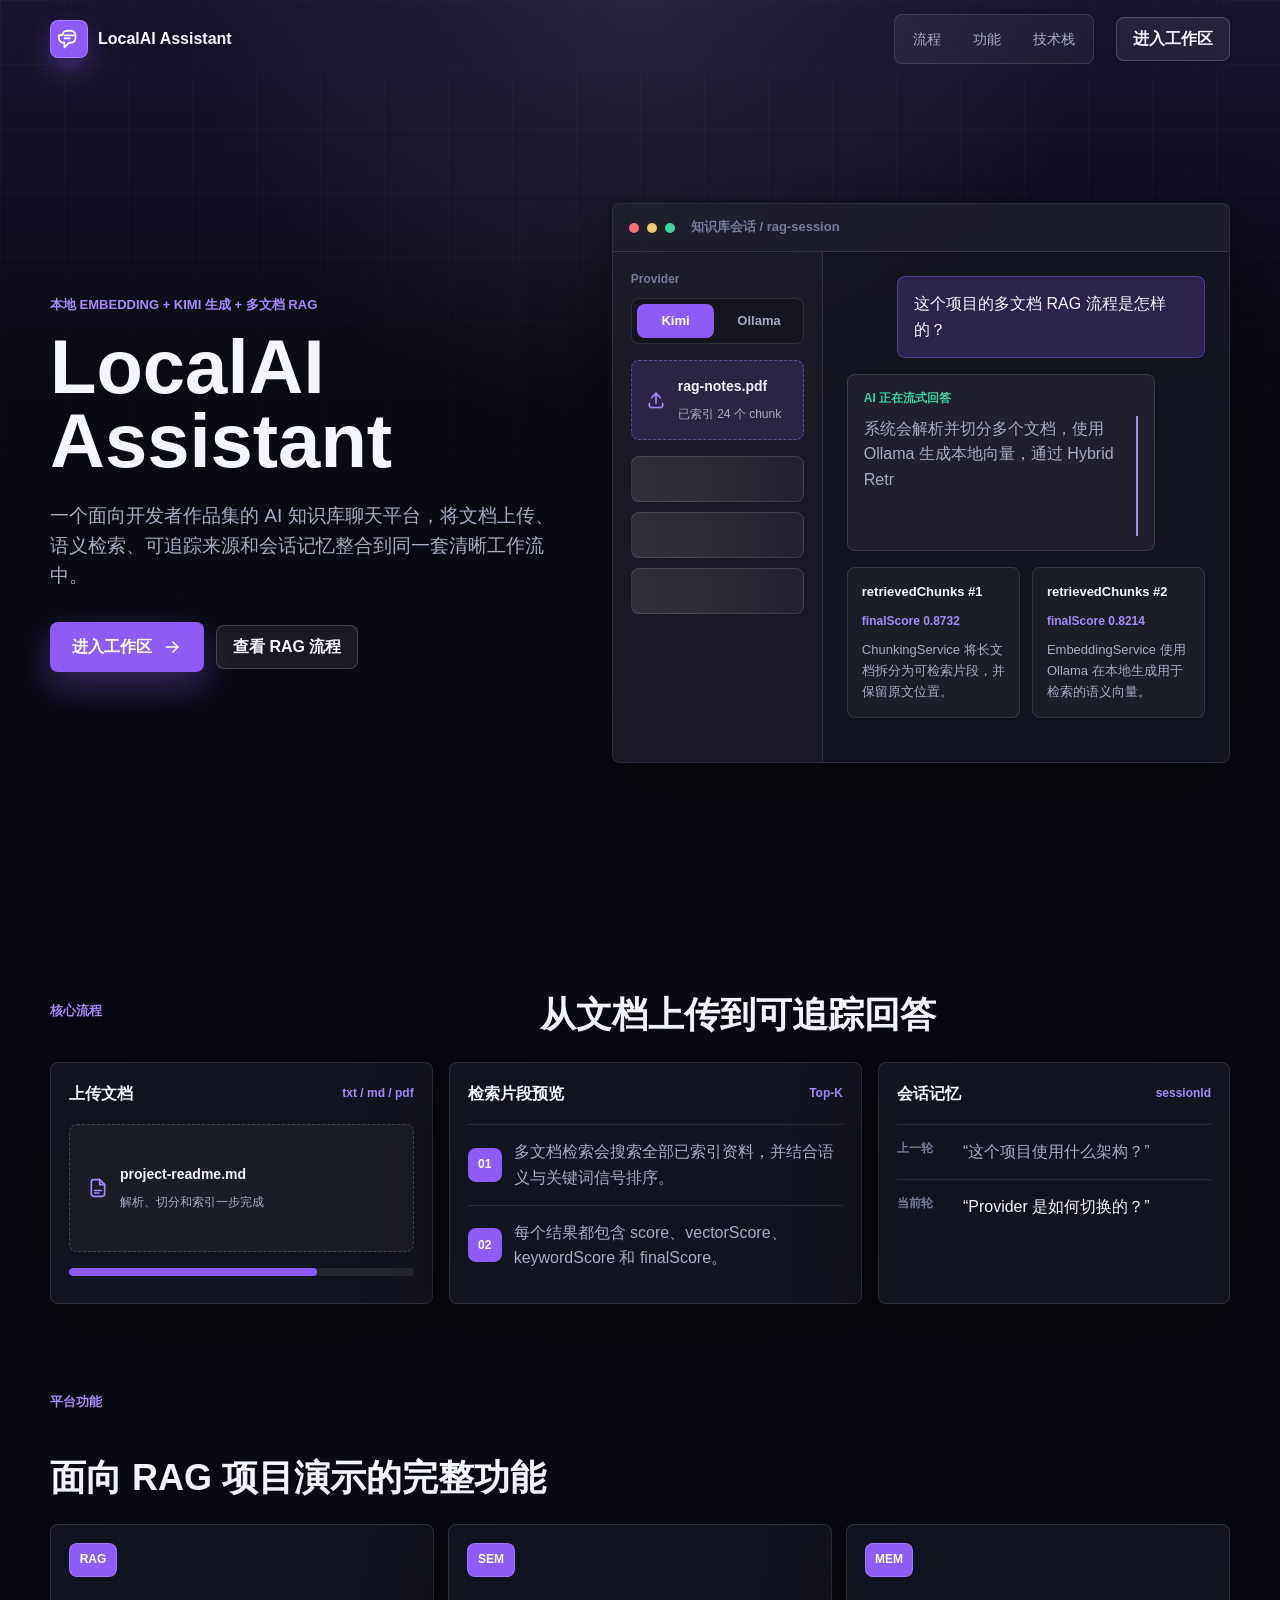
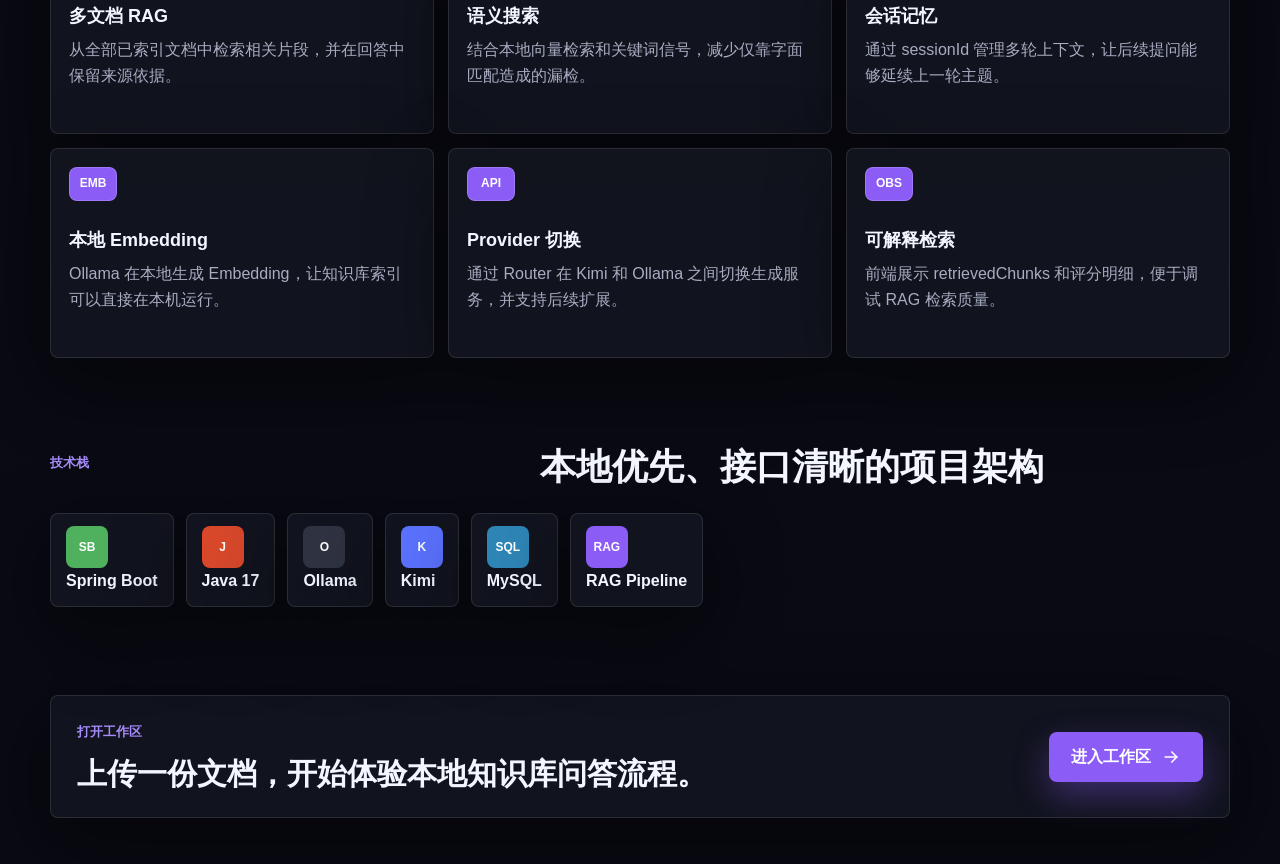
==== commit 4c22b17e: "Add auto RAG workspace and model settings" ====
--- a/src/main/resources/static/index.html
+++ b/src/main/resources/static/index.html
@@ -3,131 +3,236 @@
 <head>
   <meta charset="UTF-8">
   <meta name="viewport" content="width=device-width, initial-scale=1.0">
-  <title>Local AI RAG Console</title>
-  <link rel="stylesheet" href="./style.css">
+  <meta name="description" content="LocalAI Assistant 是一个本地 AI 知识库聊天平台，支持多文档 RAG、语义检索、会话记忆、本地 Embedding 与 Provider 切换。">
+  <meta http-equiv="Cache-Control" content="no-cache">
+  <title>LocalAI Assistant | 本地 AI 知识库聊天平台</title>
+  <link rel="icon" type="image/svg+xml" href="data:image/svg+xml,%3Csvg xmlns='http://www.w3.org/2000/svg' viewBox='0 0 64 64'%3E%3Crect width='64' height='64' rx='16' fill='%236d4aff'/%3E%3Cpath d='M17 24a9 9 0 0 1 9-9h13a9 9 0 0 1 9 9v7a9 9 0 0 1-9 9h-8l-10 7v-7h-4a9 9 0 0 1-9-9z' fill='none' stroke='white' stroke-width='4' stroke-linecap='round'/%3E%3Cpath d='M25 27h17M25 34h10' stroke='white' stroke-width='4' stroke-linecap='round'/%3E%3C/svg%3E">
+  <link rel="stylesheet" href="./style.css?v=20260603-landing">
 </head>
 <body>
-  <div id="toastHost" class="toast-host" aria-live="polite"></div>
-  <div class="shell">
-    <header class="topbar">
+  <a class="skip-link" href="#main">跳到主要内容</a>
+
+  <header class="site-header" aria-label="站点导航">
+    <a class="brand" href="#top" aria-label="LocalAI Assistant 首页">
+      <span class="brand-mark" aria-hidden="true">
+        <svg viewBox="0 0 24 24">
+          <path d="M5 7.8A4.8 4.8 0 0 1 9.8 3h4.4A4.8 4.8 0 0 1 19 7.8v3.5a4.8 4.8 0 0 1-4.8 4.8h-2.1L7 21v-4.9H5.8A4.8 4.8 0 0 1 1 11.3V7.8z"></path>
+          <path d="M7.2 8h9.6M7.2 11.3h5.7"></path>
+        </svg>
+      </span>
+      <span>LocalAI Assistant</span>
+    </a>
+    <nav class="nav-links" aria-label="页面导航">
+      <a href="#workflow">流程</a>
+      <a href="#features">功能</a>
+      <a href="#stack">技术栈</a>
+    </nav>
+    <a class="header-cta" href="./workspace.html">进入工作区</a>
+  </header>
+
+  <main id="main">
+    <section id="top" class="hero-section">
+      <div class="hero-copy">
+        <p class="eyebrow">本地 Embedding + Kimi 生成 + 多文档 RAG</p>
+        <h1>LocalAI Assistant</h1>
+        <p class="hero-lead">一个面向开发者作品集的 AI 知识库聊天平台，将文档上传、语义检索、可追踪来源和会话记忆整合到同一套清晰工作流中。</p>
+        <div class="hero-actions">
+          <a class="primary-cta" href="./workspace.html">
+            <span>进入工作区</span>
+            <svg viewBox="0 0 24 24" aria-hidden="true">
+              <path d="M5 12h14"></path>
+              <path d="m13 6 6 6-6 6"></path>
+            </svg>
+          </a>
+          <a class="secondary-cta" href="#workflow">查看 RAG 流程</a>
+        </div>
+      </div>
+
+      <div class="hero-visual" aria-label="LocalAI Assistant 对话预览">
+        <div class="product-shell">
+          <div class="product-topbar">
+            <span></span>
+            <span></span>
+            <span></span>
+            <strong>知识库会话 / rag-session</strong>
+          </div>
+          <div class="product-grid">
+            <aside class="preview-sidebar">
+              <div class="mini-section">
+                <p>Provider</p>
+                <div class="switch-row">
+                  <span class="switch-pill active">Kimi</span>
+                  <span class="switch-pill">Ollama</span>
+                </div>
+              </div>
+              <div class="upload-preview">
+                <svg viewBox="0 0 24 24" aria-hidden="true">
+                  <path d="M12 16V4"></path>
+                  <path d="m7 9 5-5 5 5"></path>
+                  <path d="M4 16v2.5A2.5 2.5 0 0 0 6.5 21h11a2.5 2.5 0 0 0 2.5-2.5V16"></path>
+                </svg>
+                <div>
+                  <strong>rag-notes.pdf</strong>
+                  <span>已索引 24 个 chunk</span>
+                </div>
+              </div>
+              <div class="doc-list">
+                <span></span>
+                <span></span>
+                <span></span>
+              </div>
+            </aside>
+
+            <section class="chat-preview">
+              <div class="message-bubble user">这个项目的多文档 RAG 流程是怎样的？</div>
+              <div class="message-bubble ai">
+                <span class="role">AI 正在流式回答</span>
+                <p class="stream-line" data-stream="系统会解析并切分多个文档，使用 Ollama 生成本地向量，通过 Hybrid Retrieval 召回 Top-K 结果，最后交给 Kimi 生成可追踪回答。">系统会解析并切分多个文档，使用 Ollama 生成本地向量，通过 Hybrid Retrieval 召回 Top-K 结果，最后交给 Kimi 生成可追踪回答。</p>
+              </div>
+              <div class="chunk-preview">
+                <div>
+                  <strong>retrievedChunks #1</strong>
+                  <span>finalScore 0.8732</span>
+                  <p>ChunkingService 将长文档拆分为可检索片段，并保留原文位置。</p>
+                </div>
+                <div>
+                  <strong>retrievedChunks #2</strong>
+                  <span>finalScore 0.8214</span>
+                  <p>EmbeddingService 使用 Ollama 在本地生成用于检索的语义向量。</p>
+                </div>
+              </div>
+            </section>
+          </div>
+        </div>
+      </div>
+    </section>
+
+    <section id="workflow" class="workflow-section">
+      <div class="section-heading">
+        <p class="eyebrow">核心流程</p>
+        <h2>从文档上传到可追踪回答</h2>
+      </div>
+      <div class="workflow-board">
+        <article class="upload-panel">
+          <div class="panel-header">
+            <span>上传文档</span>
+            <strong>txt / md / pdf</strong>
+          </div>
+          <div class="drop-zone">
+            <svg viewBox="0 0 24 24" aria-hidden="true">
+              <path d="M14 2H7a3 3 0 0 0-3 3v14a3 3 0 0 0 3 3h10a3 3 0 0 0 3-3V8z"></path>
+              <path d="M14 2v6h6"></path>
+              <path d="M8 15h8"></path>
+              <path d="M8 18h5"></path>
+            </svg>
+            <div>
+              <strong>project-readme.md</strong>
+              <span>解析、切分和索引一步完成</span>
+            </div>
+          </div>
+          <div class="progress-line"><span></span></div>
+        </article>
+
+        <article class="retrieval-panel">
+          <div class="panel-header">
+            <span>检索片段预览</span>
+            <strong>Top-K</strong>
+          </div>
+          <div class="retrieval-item">
+            <span class="rank">01</span>
+            <p>多文档检索会搜索全部已索引资料，并结合语义与关键词信号排序。</p>
+          </div>
+          <div class="retrieval-item">
+            <span class="rank">02</span>
+            <p>每个结果都包含 score、vectorScore、keywordScore 和 finalScore。</p>
+          </div>
+        </article>
+
+        <article class="session-panel">
+          <div class="panel-header">
+            <span>会话记忆</span>
+            <strong>sessionId</strong>
+          </div>
+          <div class="memory-row">
+            <span>上一轮</span>
+            <p>“这个项目使用什么架构？”</p>
+          </div>
+          <div class="memory-row active">
+            <span>当前轮</span>
+            <p>“Provider 是如何切换的？”</p>
+          </div>
+        </article>
+      </div>
+    </section>
+
+    <section id="features" class="feature-section">
+      <div class="section-heading compact">
+        <p class="eyebrow">平台功能</p>
+        <h2>面向 RAG 项目演示的完整功能</h2>
+      </div>
+      <div class="feature-grid">
+        <article class="feature-card">
+          <span class="feature-icon">RAG</span>
+          <h3>多文档 RAG</h3>
+          <p>从全部已索引文档中检索相关片段，并在回答中保留来源依据。</p>
+        </article>
+        <article class="feature-card">
+          <span class="feature-icon">SEM</span>
+          <h3>语义搜索</h3>
+          <p>结合本地向量检索和关键词信号，减少仅靠字面匹配造成的漏检。</p>
+        </article>
+        <article class="feature-card">
+          <span class="feature-icon">MEM</span>
+          <h3>会话记忆</h3>
+          <p>通过 sessionId 管理多轮上下文，让后续提问能够延续上一轮主题。</p>
+        </article>
+        <article class="feature-card">
+          <span class="feature-icon">EMB</span>
+          <h3>本地 Embedding</h3>
+          <p>Ollama 在本地生成 Embedding，让知识库索引可以直接在本机运行。</p>
+        </article>
+        <article class="feature-card">
+          <span class="feature-icon">API</span>
+          <h3>Provider 切换</h3>
+          <p>通过 Router 在 Kimi 和 Ollama 之间切换生成服务，并支持后续扩展。</p>
+        </article>
+        <article class="feature-card">
+          <span class="feature-icon">OBS</span>
+          <h3>可解释检索</h3>
+          <p>前端展示 retrievedChunks 和评分明细，便于调试 RAG 检索质量。</p>
+        </article>
+      </div>
+    </section>
+
+    <section id="stack" class="stack-section">
+      <div class="section-heading">
+        <p class="eyebrow">技术栈</p>
+        <h2>本地优先、接口清晰的项目架构</h2>
+      </div>
+      <div class="logo-strip" aria-label="技术栈">
+        <div class="tech-logo spring"><span>SB</span><strong>Spring Boot</strong></div>
+        <div class="tech-logo java"><span>J</span><strong>Java 17</strong></div>
+        <div class="tech-logo ollama"><span>O</span><strong>Ollama</strong></div>
+        <div class="tech-logo kimi"><span>K</span><strong>Kimi</strong></div>
+        <div class="tech-logo mysql"><span>SQL</span><strong>MySQL</strong></div>
+        <div class="tech-logo rag"><span>RAG</span><strong>RAG Pipeline</strong></div>
+      </div>
+    </section>
+
+    <section class="final-cta">
       <div>
-        <p class="eyebrow">Cyber Knowledge Terminal · v1.3</p>
-        <h1>Local AI RAG Console</h1>
-        <p class="subtitle">Local Embedding · Kimi Generation · Multi-Document Retrieval</p>
-      </div>
-      <div class="status-strip">
-        <div class="status-chip"><span>GEN</span><strong id="generationProviderText">-</strong></div>
-        <div class="status-chip"><span>EMB</span><strong id="embeddingProviderText">-</strong></div>
-        <div class="status-chip"><span>MODEL</span><strong id="embeddingModelText">-</strong></div>
-        <div class="status-chip"><span>DOCS</span><strong id="documentCountText">0</strong></div>
-        <div class="status-chip"><span>CHUNKS</span><strong id="chunkTotalText">0</strong></div>
-      </div>
-    </header>
-
-    <main class="console-grid">
-      <aside class="side-stack">
-        <section class="panel">
-          <div class="panel-heading">
-            <div>
-              <p class="section-code">PROVIDER</p>
-              <h2>生成模型</h2>
-            </div>
-            <button id="refreshAllBtn" class="ghost-button" type="button">刷新</button>
-          </div>
-          <div class="provider-row">
-            <select id="providerSelect">
-              <option value="kimi">kimi</option>
-              <option value="ollama">ollama</option>
-            </select>
-            <button id="applyProviderBtn" class="primary-button" type="button">应用</button>
-          </div>
-          <div id="providerStatus" class="status">正在读取 provider 状态...</div>
-        </section>
-
-        <section class="panel">
-          <div class="panel-heading">
-            <div>
-              <p class="section-code">UPLOAD</p>
-              <h2>文档上传</h2>
-            </div>
-            <span class="hint">txt · md · pdf</span>
-          </div>
-          <label class="file-picker">
-            <input id="fileInput" type="file" accept=".txt,.md,.pdf,text/plain,text/markdown,application/pdf">
-            <span id="fileNameText">选择知识库文件</span>
-          </label>
-          <button id="uploadBtn" class="primary-button wide" type="button">上传并索引</button>
-          <div id="uploadStatus" class="status">等待上传任务。</div>
-        </section>
-
-        <section class="panel documents-panel">
-          <div class="panel-heading">
-            <div>
-              <p class="section-code">DOCUMENTS</p>
-              <h2>文档管理</h2>
-            </div>
-            <button id="refreshDocumentsBtn" class="ghost-button" type="button">刷新</button>
-          </div>
-          <div id="documentStatus" class="status">正在同步文档...</div>
-          <div id="documentList" class="document-list"></div>
-        </section>
-
-        <section class="panel">
-          <div class="panel-heading">
-            <div>
-              <p class="section-code">SESSION</p>
-              <h2>会话管理</h2>
-            </div>
-          </div>
-          <input id="sessionIdInput" class="text-input" type="text" value="default" placeholder="sessionId">
-          <div class="button-row">
-            <button id="newSessionBtn" class="ghost-button" type="button">新建会话</button>
-            <button id="clearMemoryBtn" class="ghost-button danger" type="button">清空记忆</button>
-          </div>
-          <div id="sessionStatus" class="status">当前 session：default</div>
-          <div id="sessionList" class="session-list"></div>
-        </section>
-      </aside>
-
-      <section class="workspace">
-        <section class="panel detail-panel">
-          <div class="panel-heading">
-            <div>
-              <p class="section-code">DOCUMENT DETAIL</p>
-              <h2 id="detailTitle">未选择文档</h2>
-            </div>
-            <span id="detailMeta" class="hint">查看文档详情后会显示 chunks 摘要</span>
-          </div>
-          <div id="documentDetail" class="detail-box empty-state">点击文档列表中的“详情”查看 contentPreview 和 chunk 摘要。</div>
-        </section>
-
-        <section class="panel chat-panel">
-          <div class="chat-header">
-            <div>
-              <p class="section-code">QUERY ENGINE</p>
-              <h2>问答控制台</h2>
-            </div>
-            <div class="mode-switch" role="tablist" aria-label="问答模式">
-              <button id="globalModeBtn" class="mode-button active" type="button">全局 RAG</button>
-              <button id="singleModeBtn" class="mode-button" type="button">单文档 RAG</button>
-              <button id="chatModeBtn" class="mode-button" type="button">普通聊天</button>
-            </div>
-          </div>
-          <div id="activeContextText" class="context-line">全局 RAG 会检索全部已索引文档。</div>
-          <div id="messageList" class="message-list">
-            <div class="empty-state">输入问题后，用户消息、AI 回答和检索片段会显示在这里。</div>
-          </div>
-          <div id="chunksList" class="chunks-list"></div>
-          <div class="composer">
-            <textarea id="questionInput" rows="4" placeholder="输入问题，Command/Ctrl + Enter 发送"></textarea>
-            <button id="askBtn" class="primary-button send-button" type="button">发送</button>
-          </div>
-          <div id="askStatus" class="status">等待问题输入。</div>
-        </section>
-      </section>
-    </main>
-  </div>
-
-  <script src="./app.js"></script>
+        <p class="eyebrow">打开工作区</p>
+        <h2>上传一份文档，开始体验本地知识库问答流程。</h2>
+      </div>
+      <a class="primary-cta" href="./workspace.html">
+        <span>进入工作区</span>
+        <svg viewBox="0 0 24 24" aria-hidden="true">
+          <path d="M5 12h14"></path>
+          <path d="m13 6 6 6-6 6"></path>
+        </svg>
+      </a>
+    </section>
+  </main>
+  <script src="./landing.js?v=20260603-landing"></script>
 </body>
 </html>
--- a/src/main/resources/static/style.css
+++ b/src/main/resources/static/style.css
@@ -1,191 +1,919 @@
 :root {
-  --bg: #060913;
-  --panel: rgba(12, 19, 35, 0.9);
-  --panel-2: rgba(16, 28, 49, 0.92);
-  --line: rgba(95, 232, 255, 0.18);
-  --line-strong: rgba(95, 232, 255, 0.42);
-  --text: #e8f5ff;
-  --muted: #8ca3c0;
-  --cyan: #5fe8ff;
-  --blue: #4f8dff;
-  --purple: #a66cff;
-  --success: #43f0a2;
-  --error: #ff6b8a;
-  --shadow: 0 0 32px rgba(95, 232, 255, 0.09);
-}
-
-* { box-sizing: border-box; }
+  --bg: #090a12;
+  --bg-soft: #0f111b;
+  --surface: #141622;
+  --surface-strong: #191c2b;
+  --text: #f4f6ff;
+  --muted: #a8adc2;
+  --subtle: #767c96;
+  --border: rgba(255, 255, 255, 0.11);
+  --border-strong: rgba(255, 255, 255, 0.18);
+  --accent: #8b5cf6;
+  --accent-strong: #a78bfa;
+  --accent-soft: rgba(139, 92, 246, 0.16);
+  --green: #38d39f;
+  --blue: #62a8ff;
+  --warning: #f7c76b;
+  --danger: #ff6b7a;
+  --shadow: 0 24px 80px rgba(0, 0, 0, 0.46);
+  --radius: 8px;
+  --max: 1180px;
+}
+
+* {
+  box-sizing: border-box;
+}
+
+html {
+  scroll-behavior: smooth;
+}
 
 body {
+  min-height: 100vh;
   margin: 0;
-  min-height: 100vh;
   color: var(--text);
   background:
-    radial-gradient(circle at 14% 0%, rgba(79, 141, 255, 0.24), transparent 28%),
-    radial-gradient(circle at 86% 8%, rgba(166, 108, 255, 0.22), transparent 30%),
-    linear-gradient(180deg, #060913, #09111f 55%, #050812);
-  font-family: ui-sans-serif, -apple-system, BlinkMacSystemFont, "Segoe UI", "PingFang SC", "Microsoft YaHei", sans-serif;
-  line-height: 1.5;
+    linear-gradient(180deg, rgba(139, 92, 246, 0.11), transparent 420px),
+    radial-gradient(circle at 50% 0, rgba(255, 255, 255, 0.08), transparent 28rem),
+    var(--bg);
+  font-family: ui-sans-serif, -apple-system, BlinkMacSystemFont, "Segoe UI", "PingFang SC", "Microsoft YaHei", Arial, sans-serif;
+  font-size: 16px;
+  line-height: 1.6;
 }
 
 body::before {
   position: fixed;
   inset: 0;
+  z-index: -1;
   pointer-events: none;
   content: "";
   background-image:
-    linear-gradient(rgba(95, 232, 255, 0.035) 1px, transparent 1px),
-    linear-gradient(90deg, rgba(95, 232, 255, 0.035) 1px, transparent 1px);
-  background-size: 44px 44px;
-  mask-image: linear-gradient(to bottom, rgba(0, 0, 0, 0.6), transparent 80%);
-}
-
-button, input, textarea, select { font: inherit; }
-button { border: 0; cursor: pointer; }
-button:disabled { cursor: not-allowed; opacity: 0.55; }
-h1, h2, p { margin-top: 0; }
-h1 { margin-bottom: 8px; font-size: clamp(34px, 5vw, 64px); line-height: 0.95; }
-h2 { margin-bottom: 0; font-size: 16px; }
-
-.shell { position: relative; z-index: 1; width: min(1500px, 100%); margin: 0 auto; padding: 26px; }
-.topbar { display: flex; justify-content: space-between; gap: 22px; align-items: flex-start; margin-bottom: 18px; }
-.eyebrow, .section-code { margin-bottom: 8px; color: var(--cyan); font: 700 12px ui-monospace, SFMono-Regular, Menlo, Consolas, monospace; text-transform: uppercase; }
-.subtitle { margin-bottom: 0; color: var(--muted); }
-
-.status-strip { display: grid; grid-template-columns: repeat(5, minmax(92px, 1fr)); gap: 9px; min-width: min(680px, 100%); }
-.status-chip {
-  padding: 10px 12px;
-  border: 1px solid var(--line);
-  border-radius: 12px;
-  background: rgba(12, 19, 35, 0.72);
+    linear-gradient(rgba(255, 255, 255, 0.035) 1px, transparent 1px),
+    linear-gradient(90deg, rgba(255, 255, 255, 0.035) 1px, transparent 1px);
+  background-size: 64px 64px;
+  mask-image: linear-gradient(to bottom, rgba(0, 0, 0, 0.85), transparent 72%);
+}
+
+a {
+  color: inherit;
+  text-decoration: none;
+}
+
+button,
+input,
+select,
+textarea {
+  font: inherit;
+}
+
+svg {
+  display: block;
+  width: 20px;
+  height: 20px;
+  fill: none;
+  stroke: currentColor;
+  stroke-linecap: round;
+  stroke-linejoin: round;
+  stroke-width: 2;
+}
+
+h1,
+h2,
+h3,
+p {
+  margin-top: 0;
+}
+
+h1 {
+  margin-bottom: 22px;
+  font-size: 76px;
+  line-height: 0.98;
+  letter-spacing: 0;
+}
+
+h2 {
+  margin-bottom: 0;
+  font-size: 36px;
+  line-height: 1.15;
+  letter-spacing: 0;
+}
+
+h3 {
+  margin-bottom: 10px;
+  font-size: 18px;
+  line-height: 1.25;
+}
+
+.skip-link {
+  position: fixed;
+  top: 14px;
+  left: 14px;
+  z-index: 100;
+  transform: translateY(-140%);
+  padding: 10px 14px;
+  color: #fff;
+  border: 1px solid var(--border-strong);
+  border-radius: var(--radius);
+  background: var(--accent);
+}
+
+.skip-link:focus {
+  transform: translateY(0);
+}
+
+.site-header {
+  position: sticky;
+  top: 0;
+  z-index: 30;
+  display: grid;
+  grid-template-columns: 1fr auto auto;
+  gap: 22px;
+  align-items: center;
+  width: min(var(--max), calc(100% - 40px));
+  min-height: 72px;
+  margin: 0 auto;
+  padding: 14px 0;
+  backdrop-filter: blur(18px);
+}
+
+.brand,
+.nav-links,
+.hero-actions,
+.primary-cta,
+.secondary-cta,
+.header-cta,
+.logo-strip,
+.product-topbar,
+.switch-row,
+.upload-preview,
+.panel-header,
+.drop-zone,
+.retrieval-item,
+.memory-row,
+.final-cta {
+  display: flex;
+  align-items: center;
+}
+
+.brand {
+  gap: 10px;
+  min-width: 0;
+  font-weight: 850;
+}
+
+.brand-mark {
+  display: grid;
+  place-items: center;
+  flex: 0 0 auto;
+  width: 38px;
+  height: 38px;
+  color: #fff;
+  border: 1px solid rgba(255, 255, 255, 0.22);
+  border-radius: var(--radius);
+  background: var(--accent);
+  box-shadow: 0 12px 26px rgba(139, 92, 246, 0.38);
+}
+
+.brand-mark svg {
+  width: 22px;
+  height: 22px;
+}
+
+.nav-links {
+  gap: 8px;
+  padding: 6px;
+  border: 1px solid var(--border);
+  border-radius: var(--radius);
+  background: rgba(255, 255, 255, 0.05);
+}
+
+.nav-links a {
+  min-height: 36px;
+  padding: 7px 12px;
+  color: var(--muted);
+  border-radius: var(--radius);
+  font-size: 14px;
+}
+
+.nav-links a:hover {
+  color: var(--text);
+  background: rgba(255, 255, 255, 0.08);
+}
+
+.header-cta,
+.secondary-cta {
+  justify-content: center;
+  min-height: 44px;
+  padding: 0 16px;
+  color: var(--text);
+  border: 1px solid var(--border-strong);
+  border-radius: var(--radius);
+  background: rgba(255, 255, 255, 0.07);
+  font-weight: 760;
+}
+
+.hero-section {
+  display: grid;
+  grid-template-columns: minmax(0, 0.9fr) minmax(540px, 1.1fr);
+  gap: 56px;
+  align-items: center;
+  width: min(var(--max), calc(100% - 40px));
+  min-height: calc(100svh - 72px);
+  margin: 0 auto;
+  padding: 54px 0 72px;
+}
+
+.hero-copy {
+  max-width: 560px;
+  animation: rise-in 520ms ease-out both;
+}
+
+.eyebrow {
+  margin-bottom: 14px;
+  color: var(--accent-strong);
+  font-size: 13px;
+  font-weight: 850;
+  letter-spacing: 0;
+  text-transform: uppercase;
+}
+
+.hero-lead {
+  max-width: 34rem;
+  margin-bottom: 30px;
+  color: var(--muted);
+  font-size: 19px;
+}
+
+.hero-actions {
+  flex-wrap: wrap;
+  gap: 12px;
+}
+
+.primary-cta {
+  justify-content: center;
+  gap: 10px;
+  min-height: 50px;
+  padding: 0 22px;
+  color: #fff;
+  border-radius: var(--radius);
+  background: var(--accent);
+  box-shadow: 0 14px 34px rgba(139, 92, 246, 0.35);
+  font-weight: 850;
+}
+
+.primary-cta:hover,
+.header-cta:hover,
+.secondary-cta:hover {
+  transform: translateY(-1px);
+}
+
+.primary-cta,
+.header-cta,
+.secondary-cta,
+.nav-links a,
+.feature-card,
+.tech-logo {
+  transition: transform 180ms ease, border-color 180ms ease, background-color 180ms ease, color 180ms ease;
+}
+
+.hero-visual {
+  animation: rise-in 680ms ease-out 100ms both;
+}
+
+.product-shell,
+.upload-panel,
+.retrieval-panel,
+.session-panel,
+.feature-card,
+.tech-logo,
+.final-cta {
+  border: 1px solid var(--border);
+  border-radius: var(--radius);
+  background: rgba(20, 22, 34, 0.82);
   box-shadow: var(--shadow);
 }
-.status-chip span { display: block; color: var(--muted); font-size: 11px; }
-.status-chip strong { display: block; overflow: hidden; color: var(--text); text-overflow: ellipsis; white-space: nowrap; }
-
-.console-grid { display: grid; grid-template-columns: 390px minmax(0, 1fr); gap: 16px; align-items: start; }
-.side-stack, .workspace { display: grid; gap: 14px; min-width: 0; }
-.panel {
+
+.product-shell {
+  overflow: hidden;
+}
+
+.product-topbar {
+  gap: 8px;
+  min-height: 48px;
+  padding: 0 16px;
+  color: var(--subtle);
+  border-bottom: 1px solid var(--border);
+  background: rgba(255, 255, 255, 0.04);
+}
+
+.product-topbar span {
+  width: 10px;
+  height: 10px;
+  border-radius: 50%;
+  background: var(--danger);
+}
+
+.product-topbar span:nth-child(2) {
+  background: var(--warning);
+}
+
+.product-topbar span:nth-child(3) {
+  background: var(--green);
+}
+
+.product-topbar strong {
+  margin-left: 8px;
+  overflow: hidden;
+  font-size: 13px;
+  text-overflow: ellipsis;
+  white-space: nowrap;
+}
+
+.product-grid {
+  display: grid;
+  grid-template-columns: 210px minmax(0, 1fr);
+  min-height: 510px;
+}
+
+.preview-sidebar {
+  display: grid;
+  align-content: start;
+  gap: 16px;
+  padding: 18px;
+  border-right: 1px solid var(--border);
+  background: rgba(255, 255, 255, 0.03);
+}
+
+.mini-section p {
+  margin-bottom: 8px;
+  color: var(--subtle);
+  font-size: 12px;
+  font-weight: 800;
+}
+
+.switch-row {
+  gap: 6px;
+  padding: 5px;
+  border: 1px solid var(--border);
+  border-radius: var(--radius);
+  background: rgba(0, 0, 0, 0.22);
+}
+
+.switch-pill {
+  flex: 1;
+  min-height: 34px;
+  padding: 7px 9px;
+  color: var(--muted);
+  border-radius: var(--radius);
+  text-align: center;
+  font-size: 13px;
+  font-weight: 760;
+}
+
+.switch-pill.active {
+  color: #fff;
+  background: var(--accent);
+}
+
+.upload-preview {
+  gap: 12px;
+  padding: 14px;
+  border: 1px dashed rgba(167, 139, 250, 0.42);
+  border-radius: var(--radius);
+  background: var(--accent-soft);
+}
+
+.upload-preview svg,
+.drop-zone svg {
+  flex: 0 0 auto;
+  color: var(--accent-strong);
+}
+
+.upload-preview strong,
+.drop-zone strong {
+  display: block;
+  margin-bottom: 2px;
+  overflow-wrap: anywhere;
+  font-size: 14px;
+}
+
+.upload-preview span,
+.drop-zone span {
+  color: var(--muted);
+  font-size: 12px;
+}
+
+.doc-list {
+  display: grid;
+  gap: 10px;
+}
+
+.doc-list span {
+  height: 46px;
+  border: 1px solid var(--border);
+  border-radius: var(--radius);
+  background: linear-gradient(90deg, rgba(255, 255, 255, 0.1), rgba(255, 255, 255, 0.04));
+}
+
+.chat-preview {
+  display: grid;
+  align-content: start;
+  gap: 16px;
+  padding: 24px;
+}
+
+.message-bubble {
+  max-width: 86%;
+  padding: 14px 16px;
+  border: 1px solid var(--border);
+  border-radius: var(--radius);
+  color: var(--text);
+  background: rgba(255, 255, 255, 0.06);
+}
+
+.message-bubble.user {
+  justify-self: end;
+  border-color: rgba(139, 92, 246, 0.42);
+  background: rgba(139, 92, 246, 0.22);
+}
+
+.message-bubble.ai {
   position: relative;
   overflow: hidden;
-  padding: 16px;
-  border: 1px solid var(--line);
-  border-radius: 14px;
-  background: linear-gradient(180deg, var(--panel-2), var(--panel));
-  box-shadow: var(--shadow);
-}
-.panel::before {
-  position: absolute;
-  inset: 0 0 auto;
-  height: 1px;
-  content: "";
-  background: linear-gradient(90deg, transparent, var(--cyan), var(--purple), transparent);
-}
-.panel-heading, .chat-header, .provider-row, .button-row, .composer { display: flex; gap: 10px; align-items: center; justify-content: space-between; }
-.panel-heading { align-items: flex-start; margin-bottom: 13px; }
-.hint, .status { color: var(--muted); font-size: 13px; }
-.status { min-height: 20px; margin-top: 9px; }
-.status.success { color: var(--success); }
-.status.error { color: var(--error); }
-.status.loading { color: var(--cyan); }
-
-.primary-button, .ghost-button, .mode-button, .document-main, .session-item {
-  border-radius: 10px;
-  transition: transform 140ms ease, border-color 140ms ease, box-shadow 140ms ease, background 140ms ease;
-}
-.primary-button {
-  padding: 10px 14px;
-  color: #041018;
-  background: linear-gradient(135deg, var(--cyan), #8ab4ff 48%, #c084fc);
-  font-weight: 800;
-  box-shadow: 0 0 24px rgba(95, 232, 255, 0.16);
-}
-.primary-button.wide { width: 100%; }
-.ghost-button, .mode-button {
-  padding: 8px 11px;
-  color: var(--cyan);
-  border: 1px solid rgba(95, 232, 255, 0.28);
-  background: rgba(95, 232, 255, 0.055);
-}
-.ghost-button.danger { color: var(--error); border-color: rgba(255, 107, 138, 0.34); background: rgba(255, 107, 138, 0.06); }
-.primary-button:hover:not(:disabled), .ghost-button:hover:not(:disabled), .mode-button:hover:not(:disabled), .document-main:hover, .session-item:hover {
-  transform: translateY(-1px);
-  border-color: var(--line-strong);
-}
-
-select, .text-input, textarea, .file-picker {
-  width: 100%;
+}
+
+.role {
+  display: block;
+  margin-bottom: 8px;
+  color: var(--green);
+  font-size: 12px;
+  font-weight: 850;
+}
+
+.stream-line {
+  min-height: 7.5em;
+  margin: 0;
+  color: var(--muted);
+  border-right: 2px solid var(--accent-strong);
+  animation: caret 760ms step-end infinite;
+  white-space: pre-wrap;
+}
+
+.chunk-preview {
+  display: grid;
+  grid-template-columns: repeat(2, minmax(0, 1fr));
+  gap: 12px;
+}
+
+.chunk-preview div {
+  min-width: 0;
+  padding: 14px;
+  border: 1px solid var(--border);
+  border-radius: var(--radius);
+  background: rgba(255, 255, 255, 0.045);
+}
+
+.chunk-preview strong {
+  display: block;
+  margin-bottom: 4px;
+  font-size: 13px;
+}
+
+.chunk-preview span {
+  color: var(--accent-strong);
+  font-size: 12px;
+  font-weight: 850;
+}
+
+.chunk-preview p {
+  margin: 8px 0 0;
+  color: var(--muted);
+  font-size: 13px;
+}
+
+.workflow-section,
+.feature-section,
+.stack-section,
+.final-cta {
+  width: min(var(--max), calc(100% - 40px));
+  margin: 0 auto;
+}
+
+.workflow-section,
+.feature-section,
+.stack-section {
+  padding: 88px 0 0;
+}
+
+.section-heading {
+  display: grid;
+  grid-template-columns: minmax(0, 0.8fr) minmax(0, 1.2fr);
+  gap: 30px;
+  align-items: end;
+  margin-bottom: 26px;
+}
+
+.section-heading.compact {
+  grid-template-columns: 1fr;
+  max-width: 720px;
+}
+
+.workflow-board {
+  display: grid;
+  grid-template-columns: 1fr 1.08fr 0.92fr;
+  gap: 16px;
+}
+
+.upload-panel,
+.retrieval-panel,
+.session-panel,
+.feature-card {
+  min-width: 0;
+  padding: 18px;
+}
+
+.panel-header {
+  justify-content: space-between;
+  gap: 16px;
+  margin-bottom: 18px;
+}
+
+.panel-header span {
   color: var(--text);
-  border: 1px solid rgba(95, 232, 255, 0.24);
-  border-radius: 11px;
-  background: rgba(3, 8, 18, 0.62);
-}
-select, .text-input { min-height: 42px; padding: 0 12px; }
-.file-picker { display: flex; align-items: center; min-height: 46px; margin-bottom: 10px; padding: 0 12px; color: var(--muted); cursor: pointer; }
-.file-picker input { position: absolute; width: 1px; height: 1px; opacity: 0; }
-textarea { min-height: 104px; padding: 13px; resize: vertical; outline: none; }
-textarea:focus, select:focus, .text-input:focus { border-color: var(--cyan); box-shadow: 0 0 0 3px rgba(95, 232, 255, 0.08); }
-
-.document-list, .session-list { display: grid; gap: 9px; max-height: 370px; overflow: auto; }
-.document-item { display: grid; gap: 8px; padding: 10px; border: 1px solid rgba(141, 163, 192, 0.18); border-radius: 12px; background: rgba(255,255,255,0.035); }
-.document-item.selected { border-color: var(--line-strong); background: rgba(95, 232, 255, 0.09); }
-.document-main, .session-item {
-  display: grid;
-  gap: 4px;
-  width: 100%;
-  padding: 0;
+  font-weight: 850;
+}
+
+.panel-header strong {
+  color: var(--accent-strong);
+  font-size: 12px;
+  font-weight: 850;
+}
+
+.drop-zone {
+  gap: 12px;
+  min-height: 128px;
+  padding: 18px;
+  border: 1px dashed rgba(255, 255, 255, 0.18);
+  border-radius: var(--radius);
+  background: rgba(255, 255, 255, 0.04);
+}
+
+.progress-line {
+  height: 8px;
+  margin-top: 16px;
+  overflow: hidden;
+  border-radius: 999px;
+  background: rgba(255, 255, 255, 0.08);
+}
+
+.progress-line span {
+  display: block;
+  width: 72%;
+  height: 100%;
+  border-radius: inherit;
+  background: var(--accent);
+  animation: progress-pulse 2.4s ease-in-out infinite;
+}
+
+.retrieval-panel,
+.session-panel {
+  display: grid;
+  align-content: start;
+}
+
+.retrieval-item,
+.memory-row {
+  gap: 12px;
+  padding: 14px 0;
+  border-top: 1px solid var(--border);
+}
+
+.rank {
+  display: grid;
+  place-items: center;
+  flex: 0 0 auto;
+  width: 34px;
+  height: 34px;
+  color: #fff;
+  border-radius: var(--radius);
+  background: var(--accent);
+  font-size: 12px;
+  font-weight: 850;
+}
+
+.retrieval-item p,
+.memory-row p {
+  margin: 0;
+  color: var(--muted);
+}
+
+.memory-row {
+  align-items: flex-start;
+}
+
+.memory-row span {
+  flex: 0 0 auto;
+  min-width: 54px;
+  color: var(--subtle);
+  font-size: 12px;
+  font-weight: 850;
+}
+
+.memory-row.active p {
   color: var(--text);
-  text-align: left;
-  background: transparent;
-}
-.document-main span, .session-item span { color: var(--muted); font-size: 12px; }
-.document-actions { display: flex; gap: 8px; }
-.document-actions .ghost-button { flex: 1; padding: 6px 8px; font-size: 12px; }
-
-.detail-box { color: var(--muted); }
-.detail-box > p { margin-bottom: 12px; color: #dcefff; white-space: pre-wrap; }
-.brief-list { display: grid; grid-template-columns: repeat(auto-fit, minmax(210px, 1fr)); gap: 9px; }
-.brief-item, .chunk-card {
-  padding: 10px;
-  border: 1px solid rgba(95, 232, 255, 0.16);
-  border-radius: 11px;
-  background: rgba(255,255,255,0.035);
-}
-.brief-item strong, .brief-item span { margin-right: 8px; color: var(--cyan); font-size: 12px; }
-.brief-item p, .chunk-card p { margin: 6px 0 0; color: var(--muted); font-size: 13px; }
-
-.mode-switch { display: inline-flex; gap: 4px; padding: 4px; border: 1px solid var(--line); border-radius: 12px; background: rgba(3, 8, 18, 0.5); }
-.mode-button.active { color: var(--text); background: linear-gradient(135deg, rgba(95,232,255,.16), rgba(166,108,255,.16)); }
-.context-line { margin: 10px 0 12px; color: var(--muted); font-size: 13px; }
-.message-list { display: grid; gap: 10px; min-height: 280px; max-height: 430px; overflow: auto; padding: 4px; }
-.message { max-width: 82%; padding: 12px 13px; border-radius: 13px; border: 1px solid rgba(95, 232, 255, 0.16); background: rgba(255,255,255,0.04); }
-.message.user { justify-self: end; border-color: rgba(166,108,255,.28); background: rgba(166,108,255,.12); }
-.message.assistant { justify-self: start; }
-.message-role { margin-bottom: 5px; color: var(--cyan); font: 700 11px ui-monospace, SFMono-Regular, Menlo, Consolas, monospace; }
-.message-role span { color: var(--muted); }
-.message p { margin-bottom: 0; white-space: pre-wrap; }
-.chunks-list { display: grid; grid-template-columns: repeat(auto-fit, minmax(220px, 1fr)); gap: 9px; margin-top: 12px; }
-.chunk-card div { display: flex; justify-content: space-between; gap: 10px; font-size: 13px; }
-.chunk-card span { color: var(--cyan); font-family: ui-monospace, SFMono-Regular, Menlo, Consolas, monospace; }
-.composer { align-items: stretch; margin-top: 12px; }
-.composer textarea { flex: 1; }
-.send-button { width: 108px; }
-.empty-state { padding: 16px; color: var(--muted); text-align: center; border: 1px dashed rgba(141, 163, 192, 0.22); border-radius: 12px; background: rgba(255,255,255,0.025); }
-
-.toast-host { position: fixed; top: 18px; right: 18px; z-index: 30; display: grid; gap: 10px; width: min(360px, calc(100vw - 36px)); }
-.toast { padding: 11px 13px; border: 1px solid var(--line-strong); border-radius: 12px; color: var(--text); background: rgba(12, 19, 35, 0.96); box-shadow: var(--shadow); }
-.toast.error { border-color: rgba(255, 107, 138, 0.5); }
-
-@media (max-width: 1120px) {
-  .topbar { flex-direction: column; }
-  .status-strip { grid-template-columns: repeat(2, minmax(0, 1fr)); min-width: 0; width: 100%; }
-  .console-grid { grid-template-columns: 1fr; }
-}
-
-@media (max-width: 700px) {
-  .shell { padding: 16px; }
-  .chat-header, .provider-row, .button-row, .composer { flex-direction: column; align-items: stretch; }
-  .mode-switch { display: grid; grid-template-columns: 1fr; }
-  .message { max-width: 100%; }
-  .send-button { width: 100%; }
-}
+}
+
+.feature-grid {
+  display: grid;
+  grid-template-columns: repeat(3, minmax(0, 1fr));
+  gap: 14px;
+}
+
+.feature-card {
+  min-height: 210px;
+}
+
+.feature-card:hover,
+.tech-logo:hover {
+  transform: translateY(-3px);
+  border-color: rgba(167, 139, 250, 0.42);
+  background: rgba(24, 27, 42, 0.95);
+}
+
+.feature-icon {
+  display: grid;
+  place-items: center;
+  width: 48px;
+  height: 34px;
+  margin-bottom: 28px;
+  color: #fff;
+  border: 1px solid rgba(255, 255, 255, 0.18);
+  border-radius: var(--radius);
+  background: var(--accent);
+  font-size: 12px;
+  font-weight: 900;
+}
+
+.feature-card p {
+  margin-bottom: 0;
+  color: var(--muted);
+}
+
+.logo-strip {
+  flex-wrap: wrap;
+  gap: 12px;
+}
+
+.tech-logo {
+  gap: 12px;
+  min-height: 68px;
+  padding: 12px 15px;
+}
+
+.tech-logo span {
+  display: grid;
+  place-items: center;
+  width: 42px;
+  height: 42px;
+  color: #fff;
+  border-radius: var(--radius);
+  font-size: 12px;
+  font-weight: 900;
+}
+
+.tech-logo strong {
+  white-space: nowrap;
+}
+
+.spring span {
+  background: #4fb05d;
+}
+
+.java span {
+  background: #d9482b;
+}
+
+.ollama span {
+  background: #2f3342;
+}
+
+.kimi span {
+  background: #5b72ff;
+}
+
+.mysql span {
+  background: #2e86b7;
+}
+
+.rag span {
+  background: var(--accent);
+}
+
+.final-cta {
+  justify-content: space-between;
+  gap: 24px;
+  margin-top: 88px;
+  margin-bottom: 46px;
+  padding: 26px;
+}
+
+.final-cta h2 {
+  max-width: 760px;
+  font-size: 30px;
+}
+
+a:focus-visible,
+button:focus-visible {
+  outline: 3px solid rgba(167, 139, 250, 0.48);
+  outline-offset: 3px;
+}
+
+@keyframes rise-in {
+  from {
+    transform: translateY(18px);
+    opacity: 0;
+  }
+  to {
+    transform: translateY(0);
+    opacity: 1;
+  }
+}
+
+@keyframes caret {
+  50% {
+    border-color: transparent;
+  }
+}
+
+@keyframes progress-pulse {
+  0%,
+  100% {
+    transform: translateX(-8%);
+  }
+  50% {
+    transform: translateX(12%);
+  }
+}
+
+@media (prefers-reduced-motion: reduce) {
+  html {
+    scroll-behavior: auto;
+  }
+
+  *,
+  *::before,
+  *::after {
+    animation-duration: 1ms !important;
+    animation-iteration-count: 1 !important;
+    scroll-behavior: auto !important;
+    transition-duration: 1ms !important;
+  }
+
+  .stream-line {
+    white-space: normal;
+  }
+}
+
+@media (max-width: 1040px) {
+  h1 {
+    font-size: 58px;
+  }
+
+  .hero-section {
+    grid-template-columns: 1fr;
+    gap: 34px;
+    min-height: auto;
+    padding-top: 42px;
+  }
+
+  .hero-copy {
+    max-width: 760px;
+  }
+
+  .workflow-board,
+  .feature-grid {
+    grid-template-columns: 1fr 1fr;
+  }
+
+  .session-panel {
+    grid-column: 1 / -1;
+  }
+}
+
+@media (max-width: 760px) {
+  body {
+    background:
+      linear-gradient(180deg, rgba(139, 92, 246, 0.12), transparent 340px),
+      var(--bg);
+  }
+
+  h1 {
+    font-size: 42px;
+  }
+
+  h2 {
+    font-size: 28px;
+  }
+
+  .site-header {
+    grid-template-columns: 1fr auto;
+    width: min(100% - 28px, var(--max));
+  }
+
+  .brand span:last-child {
+    overflow: hidden;
+    text-overflow: ellipsis;
+    white-space: nowrap;
+  }
+
+  .nav-links {
+    display: none;
+  }
+
+  .header-cta {
+    padding: 0 12px;
+  }
+
+  .hero-section,
+  .workflow-section,
+  .feature-section,
+  .stack-section,
+  .final-cta {
+    width: min(100% - 28px, var(--max));
+  }
+
+  .hero-section {
+    padding: 32px 0 52px;
+  }
+
+  .hero-lead {
+    font-size: 17px;
+  }
+
+  .primary-cta,
+  .secondary-cta {
+    width: 100%;
+  }
+
+  .product-grid {
+    grid-template-columns: 1fr;
+  }
+
+  .preview-sidebar {
+    border-right: 0;
+    border-bottom: 1px solid var(--border);
+  }
+
+  .message-bubble {
+    max-width: 100%;
+  }
+
+  .stream-line {
+    min-height: 0;
+    white-space: normal;
+  }
+
+  .chunk-preview,
+  .workflow-board,
+  .feature-grid,
+  .section-heading {
+    grid-template-columns: 1fr;
+  }
+
+  .workflow-section,
+  .feature-section,
+  .stack-section {
+    padding-top: 64px;
+  }
+
+  .feature-card {
+    min-height: auto;
+  }
+
+  .final-cta {
+    align-items: stretch;
+    flex-direction: column;
+    margin-top: 64px;
+  }
+}
+
+@media (max-width: 430px) {
+  .brand-mark {
+    width: 34px;
+    height: 34px;
+  }
+
+  .header-cta {
+    min-width: 88px;
+    font-size: 14px;
+  }
+
+  .product-topbar strong {
+    max-width: 210px;
+  }
+
+  .logo-strip {
+    display: grid;
+    grid-template-columns: 1fr;
+  }
+}
